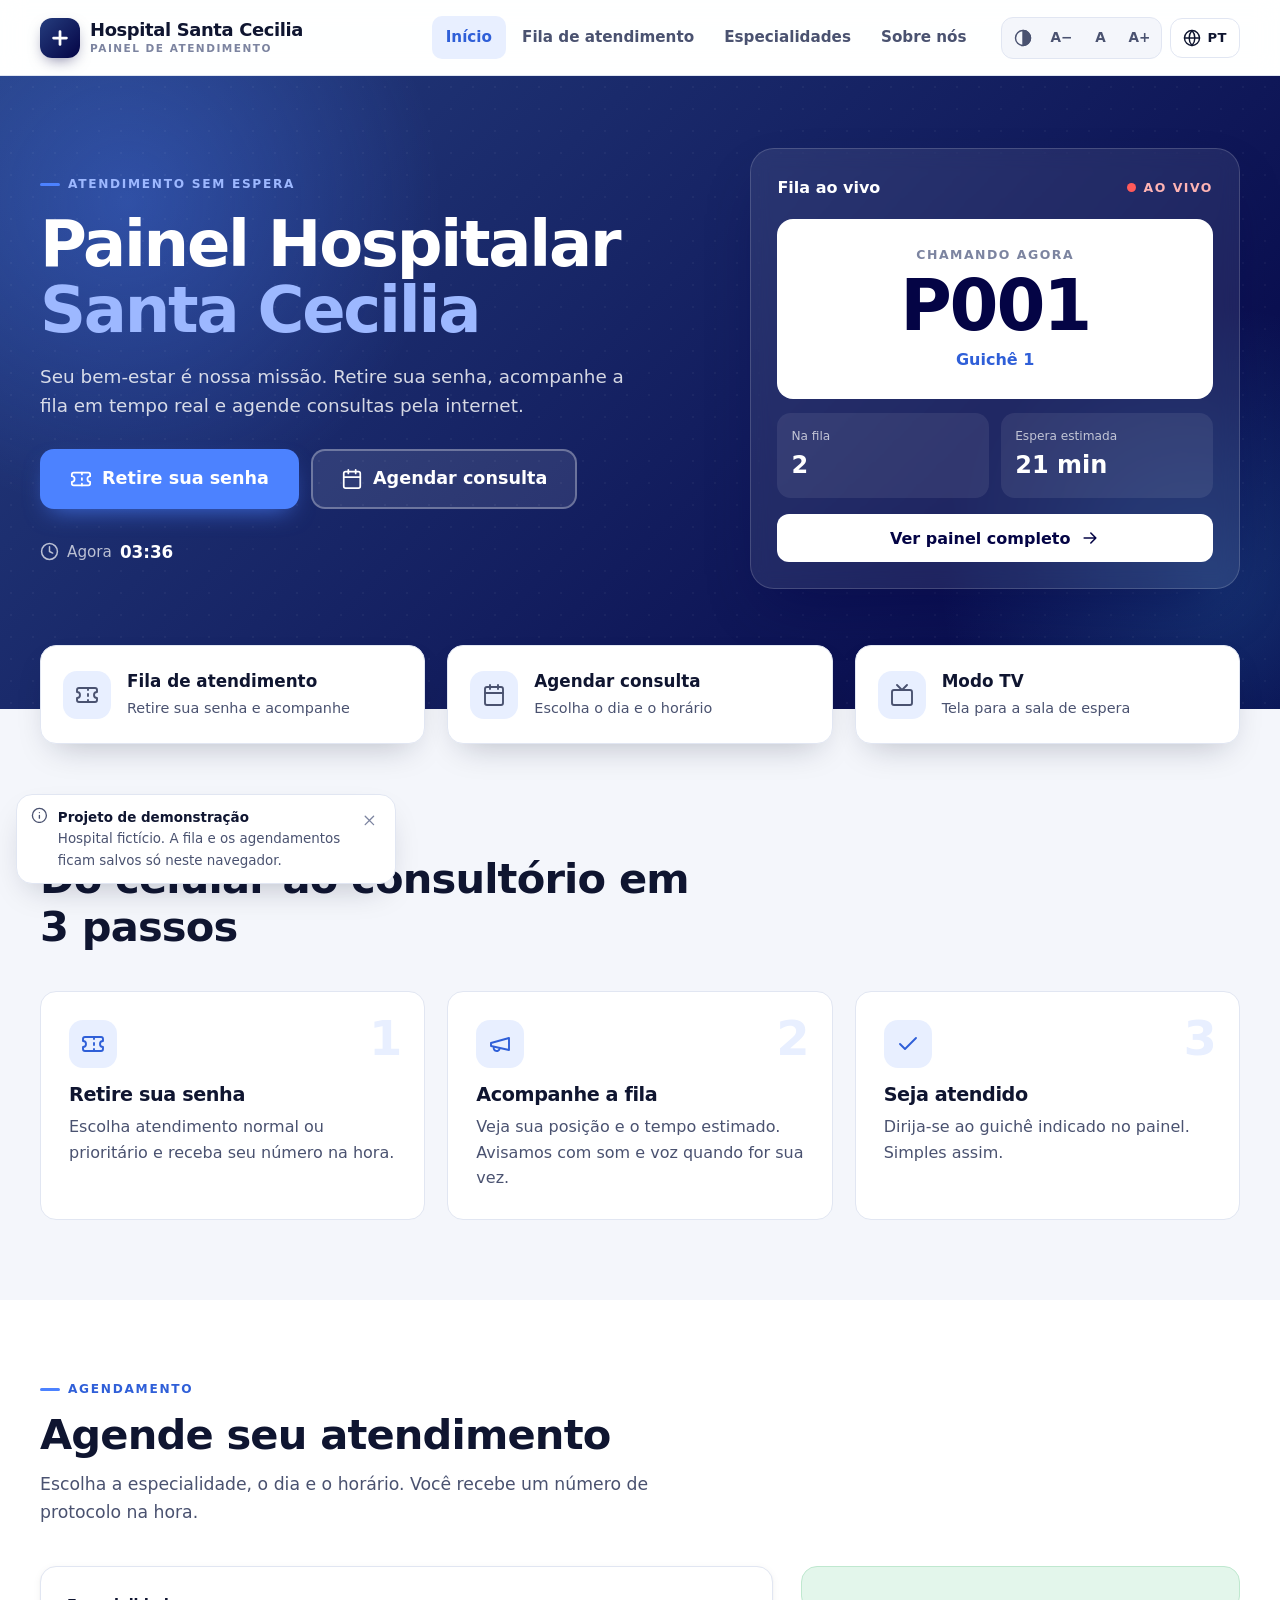
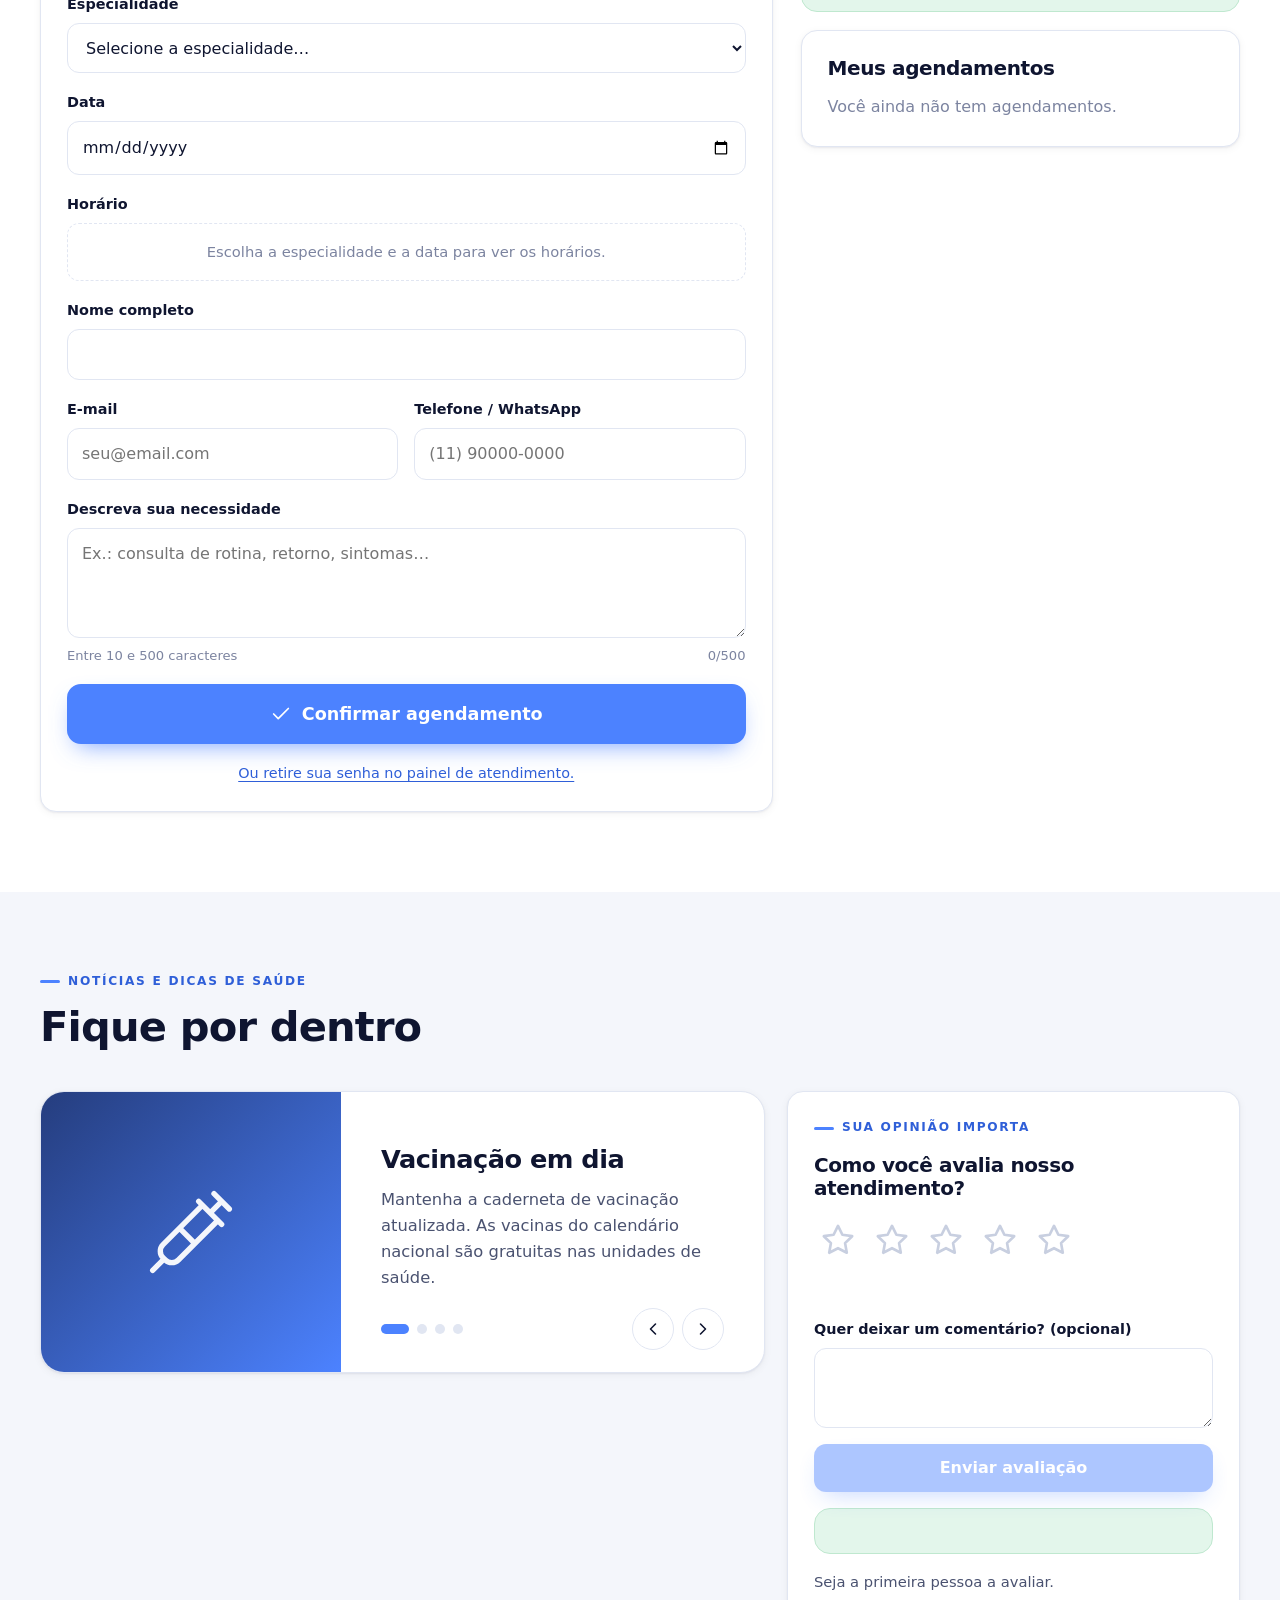
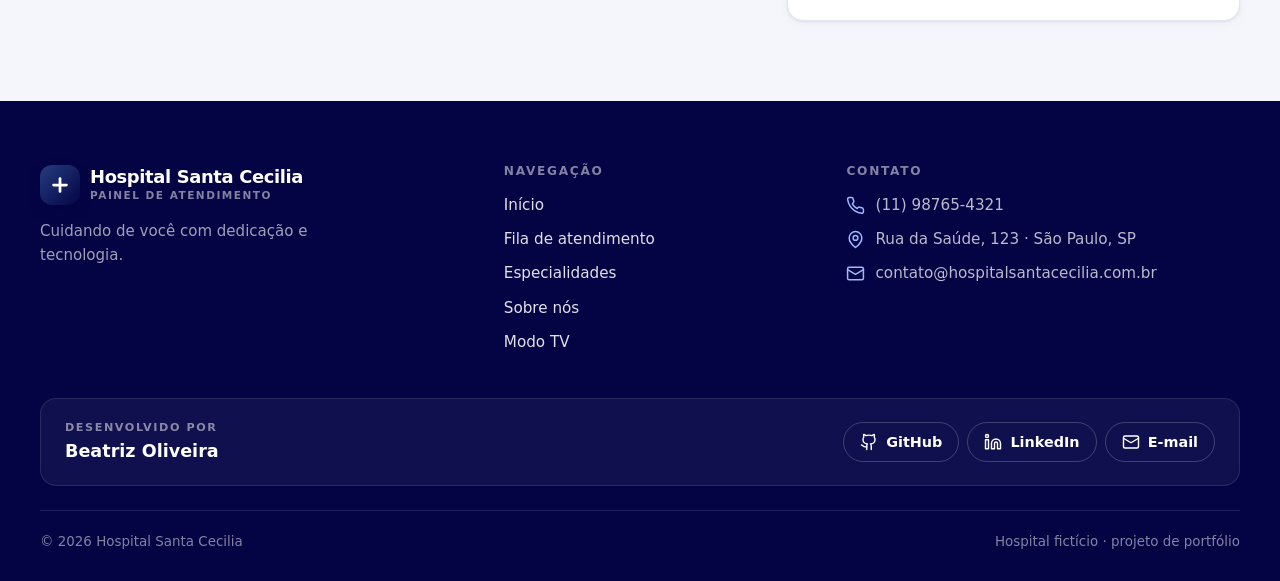
==== index.html @ bac96b5e "Reformula o painel de atendimento - Reorganiza o projeto em páginas (início, fila, modo TV, especial" ====
<!DOCTYPE html>
<html lang="pt-BR" data-titulo="nav.inicio">
<head>
    <meta charset="UTF-8">
    <meta name="viewport" content="width=device-width, initial-scale=1.0">
    <title>Início · Hospital Santa Cecilia</title>
    <meta name="description" content="Painel de atendimento do Hospital Santa Cecilia: retire sua senha, acompanhe a fila em tempo real e agende consultas.">
    <meta name="author" content="Beatriz Oliveira">
    <meta name="theme-color" content="#040445">
    <link rel="icon" href="./favicon.svg" type="image/svg+xml">
    <link rel="stylesheet" href="./css/estilo.css?v=202611261312">
    <script src="./js/textos.js?v=202611261312"></script>
    <script src="./js/i18n.js?v=202611261312"></script>
</head>
<body>
<div id="topo"></div>
<script src="./js/layout.js?v=202611261312"></script>

<main id="conteudo">
    <!-- Abertura -->
    <section class="hero">
        <div class="container">
            <div>
                <span class="sobretitulo" data-i18n="hero.sobre"></span>
                <h1 data-i18n-html="hero.titulo"></h1>
                <p class="hero-texto" data-i18n="hero.texto"></p>
                <div class="hero-acoes">
                    <a class="botao botao-primario botao-grande" href="./fila.html"><span data-icone="ticket"></span><span data-i18n="hero.senha"></span></a>
                    <a class="botao botao-vidro botao-grande" href="#agendar"><span data-icone="calendario"></span><span data-i18n="hero.agendar"></span></a>
                </div>
                <p class="relogio"><span data-icone="relogio"></span><span data-i18n="hero.agora"></span> <strong id="relogio"></strong></p>
            </div>

            <aside class="ao-vivo" aria-live="polite">
                <div class="ao-vivo-topo">
                    <strong style="color:#fff" data-i18n="vivo.titulo"></strong>
                    <span class="ponto-vivo" data-i18n="vivo.ao"></span>
                </div>
                <div class="ao-vivo-senha" id="vivoSenha"></div>
                <div class="ao-vivo-dados">
                    <div><small data-i18n="vivo.nafila"></small><strong id="vivoFila">0</strong></div>
                    <div><small data-i18n="vivo.espera"></small><strong><span id="vivoTempo">0</span> min</strong></div>
                </div>
                <a class="botao botao-claro botao-bloco" href="./fila.html"><span data-i18n="vivo.abrir"></span><span data-icone="seta"></span></a>
            </aside>
        </div>
    </section>

    <!-- Atalhos -->
    <div class="container atalhos">
        <div class="grade grade-3">
            <a class="atalho" href="./fila.html"><span class="icone-redondo"><span data-icone="ticket"></span></span><div><strong data-i18n="atalho.fila"></strong><span data-i18n="atalho.fila.t"></span></div></a>
            <a class="atalho" href="#agendar"><span class="icone-redondo"><span data-icone="calendario"></span></span><div><strong data-i18n="atalho.agendar"></strong><span data-i18n="atalho.agendar.t"></span></div></a>
            <a class="atalho" href="./tv.html" target="_blank" rel="noopener"><span class="icone-redondo"><span data-icone="tv"></span></span><div><strong data-i18n="atalho.tv"></strong><span data-i18n="atalho.tv.t"></span></div></a>
        </div>
    </div>

    <!-- Como funciona -->
    <section class="secao">
        <div class="container">
            <div class="cabecalho-secao">
                <span class="sobretitulo" data-i18n="como.sobre"></span>
                <h2 data-i18n="como.titulo"></h2>
            </div>
            <div class="passos">
                <div class="passo revelar"><span class="icone-redondo"><span data-icone="ticket"></span></span><h3 data-i18n="como.1"></h3><p data-i18n="como.1.t"></p></div>
                <div class="passo revelar"><span class="icone-redondo"><span data-icone="megafone"></span></span><h3 data-i18n="como.2"></h3><p data-i18n="como.2.t"></p></div>
                <div class="passo revelar"><span class="icone-redondo"><span data-icone="check"></span></span><h3 data-i18n="como.3"></h3><p data-i18n="como.3.t"></p></div>
            </div>
        </div>
    </section>

    <!-- Agendamento -->
    <section class="secao secao-papel" id="agendar">
        <div class="container">
            <div class="cabecalho-secao">
                <span class="sobretitulo" data-i18n="ag.sobre"></span>
                <h2 data-i18n="ag.titulo"></h2>
                <p data-i18n="ag.texto"></p>
            </div>
            <div class="agendamento">
                <form id="formAgendamento" class="cartao" novalidate>
                    <div class="campo">
                        <label for="especialidade" data-i18n="ag.especialidade"></label>
                        <select id="especialidade" name="especialidade" required></select>
                        <span class="erro" id="erro-especialidade"></span>
                    </div>
                    <div class="campo">
                        <label for="data" data-i18n="ag.data"></label>
                        <input id="data" name="data" type="date" required>
                        <span class="erro" id="erro-data"></span>
                    </div>
                    <div class="campo">
                        <span class="rotulo" id="rotuloHorario" data-i18n="ag.horario"></span>
                        <div id="horarios" role="group" aria-labelledby="rotuloHorario"></div>
                        <span class="erro" id="erro-horario"></span>
                    </div>
                    <div class="campo">
                        <label for="nome" data-i18n="ag.nome"></label>
                        <input id="nome" name="nome" type="text" autocomplete="name" required>
                        <span class="erro" id="erro-nome"></span>
                    </div>
                    <div class="duas-colunas">
                        <div class="campo">
                            <label for="email" data-i18n="ag.email"></label>
                            <input id="email" name="email" type="email" autocomplete="email" required data-i18n-ph="ag.ph.email">
                            <span class="erro" id="erro-email"></span>
                        </div>
                        <div class="campo">
                            <label for="telefone" data-i18n="ag.telefone"></label>
                            <input id="telefone" name="telefone" type="tel" autocomplete="tel" inputmode="numeric" required data-i18n-ph="ag.ph.telefone">
                            <span class="erro" id="erro-telefone"></span>
                        </div>
                    </div>
                    <div class="campo">
                        <label for="mensagem" data-i18n="ag.mensagem"></label>
                        <textarea id="mensagem" name="mensagem" maxlength="500" required data-i18n-ph="ag.ph.mensagem"></textarea>
                        <span class="ajuda"><span data-i18n="ag.mensagem.ajuda"></span><span id="contador">0/500</span></span>
                        <span class="erro" id="erro-mensagem"></span>
                    </div>
                    <button type="submit" class="botao botao-primario botao-grande botao-bloco"><span data-icone="check"></span><span data-i18n="ag.enviar"></span></button>
                    <p style="text-align:center;font-size:.9rem"><a href="./fila.html" data-i18n="ag.ou"></a></p>
                </form>

                <aside class="grade" style="gap:18px">
                    <div class="confirmacao" id="confirmacao" hidden aria-live="polite"></div>
                    <div class="cartao">
                        <h3 style="margin-bottom:14px" data-i18n="ag.meus"></h3>
                        <ul class="meus-agendamentos" id="meusAgendamentos"></ul>
                    </div>
                </aside>
            </div>
        </div>
    </section>

    <!-- Notícias e avaliação -->
    <section class="secao">
        <div class="container">
            <div class="cabecalho-secao">
                <span class="sobretitulo" data-i18n="not.sobre"></span>
                <h2 data-i18n="not.titulo"></h2>
            </div>
            <div class="grade" style="grid-template-columns: 1.6fr 1fr; align-items: start" id="gradeNoticias">
                <div class="carrossel" id="carrossel" aria-roledescription="carousel">
                    <div class="carrossel-trilho" id="trilho"></div>
                    <div class="carrossel-controles">
                        <div class="pontos" id="pontos"></div>
                        <div class="setas">
                            <button type="button" id="anterior" data-i18n-aria="not.anterior"><span data-icone="anterior"></span></button>
                            <button type="button" id="proxima" data-i18n-aria="not.proxima"><span data-icone="proxima"></span></button>
                        </div>
                    </div>
                </div>

                <div class="cartao avaliacao" id="avaliacao">
                    <span class="sobretitulo" data-i18n="av.sobre"></span>
                    <h3 data-i18n="av.titulo"></h3>
                    <div class="estrelas" id="estrelas" role="radiogroup" data-i18n-aria="av.titulo"></div>
                    <p class="rotulo-nota" id="rotuloNota"></p>
                    <div class="campo">
                        <label for="comentario" data-i18n="av.comentario"></label>
                        <textarea id="comentario" maxlength="300" style="min-height:80px"></textarea>
                    </div>
                    <button type="button" class="botao botao-primario" id="enviarAvaliacao" disabled data-i18n="av.enviar"></button>
                    <p class="confirmacao" id="obrigado" hidden></p>
                    <div class="media-avaliacoes" id="media"></div>
                </div>
            </div>
        </div>
    </section>
</main>

<div id="rodape"></div>
<script src="./js/fila.js?v=202611261312"></script>
<script src="./js/dados.js?v=202611261312"></script>
<script src="./js/inicio.js?v=202611261312"></script>
</body>
</html>
---- css/estilo.css ----
/* ==========================================================================
   Hospital Santa Cecilia — painel de atendimento
   Identidade original: degradê marinho (#253d7e → #040445) e azul de destaque (#4c82ff)
   ========================================================================== */

:root {
    --marinho: #040445;
    --marinho-2: #253d7e;
    --azul: #4c82ff;
    --azul-escuro: #2f5fd8;
    --azul-claro: #e8efff;
    --ciano: #4bbefc;
    --petroleo: #2274a3;
    --tinta: #0f1530;
    --tinta-2: #4a5270;
    --tinta-3: #7c84a0;
    --fundo: #f4f6fb;
    --papel: #ffffff;
    --linha: #e1e6f2;
    --verde: #12a150;
    --verde-claro: #e3f6eb;
    --ambar: #e8a317;
    --ambar-claro: #fff4dc;
    --vermelho: #d93a3a;

    --fonte: ui-sans-serif, system-ui, -apple-system, "Segoe UI", Roboto, "Helvetica Neue", Arial, sans-serif;
    --raio-p: 10px;
    --raio: 16px;
    --raio-g: 24px;
    --sombra-1: 0 1px 2px rgba(15, 21, 48, .06), 0 2px 8px rgba(15, 21, 48, .05);
    --sombra-2: 0 14px 34px -14px rgba(15, 21, 48, .28);
    --sombra-3: 0 26px 60px -20px rgba(4, 4, 69, .45);
    --largura: 1200px;
    --topo: 76px;
    --degrade: linear-gradient(135deg, var(--marinho-2) 0%, var(--marinho) 100%);
}

/* Tamanho da fonte escolhido nos controles de acessibilidade */
html[data-fonte="-1"] { font-size: 90%; }
html[data-fonte="1"] { font-size: 112.5%; }
html[data-fonte="2"] { font-size: 125%; }
html[data-fonte="3"] { font-size: 137.5%; }

/* ---------- Base ---------- */
*, *::before, *::after { box-sizing: border-box; margin: 0; padding: 0; }
html { scroll-behavior: smooth; scroll-padding-top: calc(var(--topo) + 16px); -webkit-tap-highlight-color: transparent; }
body { font-family: var(--fonte); line-height: 1.6; color: var(--tinta); background: var(--fundo); -webkit-font-smoothing: antialiased; }
img, svg { display: block; max-width: 100%; }
a { color: var(--azul-escuro); text-underline-offset: 3px; }
button, input, select, textarea { font: inherit; color: inherit; }
button { cursor: pointer; background: none; border: 0; }
ul, ol { list-style: none; }
h1, h2, h3, h4 { line-height: 1.15; letter-spacing: -0.02em; font-weight: 800; color: var(--tinta); }
p { color: var(--tinta-2); }
:focus-visible { outline: 3px solid var(--azul); outline-offset: 3px; border-radius: 6px; }
.visualmente-oculto { position: absolute !important; width: 1px; height: 1px; overflow: hidden; clip: rect(0 0 0 0); white-space: nowrap; }
.icone { width: 1.25em; height: 1.25em; flex: none; fill: none; stroke: currentColor; stroke-width: 1.9; stroke-linecap: round; stroke-linejoin: round; }

/* ---------- Layout ---------- */
.container { width: min(var(--largura), 100% - 48px); margin-inline: auto; }
.secao { padding: 80px 0; }
.secao-papel { background: var(--papel); }
.secao-escura { background: var(--degrade); color: #fff; }
.secao-escura h2, .secao-escura h3 { color: #fff; }
.secao-escura p { color: rgba(255, 255, 255, .78); }
.sobretitulo { display: inline-flex; align-items: center; gap: 8px; font-size: .76rem; font-weight: 800; letter-spacing: .14em; text-transform: uppercase; color: var(--azul-escuro); }
.sobretitulo::before { content: ""; width: 20px; height: 3px; border-radius: 3px; background: var(--azul); }
.secao-escura .sobretitulo { color: #9db8ff; }
.cabecalho-secao { display: grid; gap: 12px; max-width: 680px; margin-bottom: 40px; }
.cabecalho-secao h2 { font-size: clamp(1.9rem, 3.4vw, 2.6rem); }
.cabecalho-secao p { font-size: 1.08rem; }
.grade { display: grid; gap: 22px; }
.grade-2 { grid-template-columns: repeat(2, 1fr); }
.grade-3 { grid-template-columns: repeat(3, 1fr); }
.grade-4 { grid-template-columns: repeat(4, 1fr); }

/* ---------- Botões ---------- */
.botao {
    display: inline-flex; align-items: center; justify-content: center; gap: 10px;
    min-height: 48px; padding: 0 22px; border-radius: 12px; border: 2px solid transparent;
    font-weight: 700; text-decoration: none; white-space: nowrap;
    transition: background-color .2s ease, color .2s ease, border-color .2s ease, transform .15s ease, box-shadow .2s ease;
}
.botao:active { transform: scale(.98); }
.botao-primario { background: var(--azul); color: #fff; box-shadow: 0 10px 24px -10px rgba(76, 130, 255, .8); }
.botao-primario:hover { background: var(--azul-escuro); color: #fff; }
.botao-escuro { background: var(--tinta); color: #fff; }
.botao-escuro:hover { background: #000; color: #fff; }
.botao-contorno { border-color: var(--linha); background: var(--papel); color: var(--tinta); }
.botao-contorno:hover { border-color: var(--azul); color: var(--azul-escuro); }
.botao-claro { background: #fff; color: var(--marinho); }
.botao-claro:hover { background: var(--azul-claro); color: var(--marinho); }
.botao-vidro { background: rgba(255, 255, 255, .1); border-color: rgba(255, 255, 255, .3); color: #fff; }
.botao-vidro:hover { background: rgba(255, 255, 255, .18); color: #fff; }
.botao-pequeno { min-height: 38px; padding: 0 14px; font-size: .9rem; border-radius: 10px; }
.botao-grande { min-height: 60px; padding: 0 28px; font-size: 1.1rem; border-radius: 14px; }
.botao-bloco { width: 100%; }
.botao[disabled] { opacity: .45; pointer-events: none; }

.etiqueta { display: inline-flex; align-items: center; gap: 6px; padding: 4px 12px; border-radius: 999px; font-size: .78rem; font-weight: 700; background: var(--azul-claro); color: var(--azul-escuro); }
.etiqueta-prioridade { background: var(--tinta); color: #fff; }
.etiqueta-verde { background: var(--verde-claro); color: var(--verde); }

.cartao { background: var(--papel); border: 1px solid var(--linha); border-radius: var(--raio); padding: 26px; box-shadow: var(--sombra-1); }
.cartao h3 { font-size: 1.25rem; }

.icone-redondo { width: 48px; height: 48px; border-radius: 14px; display: grid; place-items: center; background: var(--azul-claro); color: var(--azul-escuro); flex: none; }
.icone-redondo .icone { width: 24px; height: 24px; }

/* ---------- Topo ---------- */
.topo {
    position: sticky; top: 0; z-index: 50; height: var(--topo);
    background: rgba(255, 255, 255, .92); backdrop-filter: saturate(1.4) blur(12px); -webkit-backdrop-filter: saturate(1.4) blur(12px);
    border-bottom: 1px solid var(--linha);
}
.topo .container { height: 100%; display: flex; align-items: center; gap: 20px; }
.marca { display: inline-flex; align-items: center; gap: 10px; text-decoration: none; color: var(--tinta); flex: none; }
.marca-icone { width: 40px; height: 40px; border-radius: 12px; background: var(--degrade); display: grid; place-items: center; color: #fff; box-shadow: 0 6px 16px -6px rgba(4, 4, 69, .6); }
.marca-icone svg { width: 22px; height: 22px; stroke-width: 3; }
.marca-nome { font-weight: 800; font-size: 1.12rem; line-height: 1.05; letter-spacing: -0.02em; }
.marca-nome small { display: block; font-size: .66rem; font-weight: 700; letter-spacing: .14em; text-transform: uppercase; color: var(--tinta-3); margin-top: 3px; }

.menu-principal { display: flex; gap: 2px; margin-left: auto; }
.menu-principal a { padding: 9px 14px; border-radius: 10px; font-weight: 600; font-size: .95rem; color: var(--tinta-2); text-decoration: none; transition: background-color .2s ease, color .2s ease; }
.menu-principal a:hover { background: var(--fundo); color: var(--tinta); }
.menu-principal a[aria-current="page"] { background: var(--azul-claro); color: var(--azul-escuro); }

.ferramentas { display: flex; align-items: center; gap: 8px; }
.acessibilidade { display: inline-flex; align-items: center; gap: 2px; padding: 3px; border-radius: 12px; background: var(--fundo); border: 1px solid var(--linha); }
.acessibilidade button { min-width: 36px; height: 34px; padding: 0 8px; border-radius: 9px; font-weight: 800; font-size: .85rem; color: var(--tinta-2); display: inline-flex; align-items: center; justify-content: center; gap: 6px; }
.acessibilidade button:hover { background: var(--papel); color: var(--tinta); }
.acessibilidade button[aria-pressed="true"] { background: var(--tinta); color: #fff; }
.acessibilidade .icone { width: 18px; height: 18px; }

.botao-menu { display: none; width: 44px; height: 44px; border-radius: 12px; place-items: center; color: var(--tinta); }
.botao-menu:hover { background: var(--fundo); }

.gaveta { position: fixed; inset: var(--topo) 0 auto; z-index: 49; max-height: calc(100vh - var(--topo)); overflow-y: auto; background: var(--papel); border-bottom: 1px solid var(--linha); box-shadow: var(--sombra-2); padding: 14px 20px 22px; display: none; }
.gaveta.aberta { display: block; animation: descer .2s ease; }
.gaveta nav { display: grid; gap: 2px; }
.gaveta nav a { padding: 13px 10px; border-radius: 10px; font-weight: 700; color: var(--tinta); text-decoration: none; border-bottom: 1px solid var(--fundo); }
.gaveta nav a[aria-current="page"] { color: var(--azul-escuro); background: var(--azul-claro); }
.gaveta-ferramentas { display: grid; gap: 14px; margin-top: 16px; }
.gaveta-ferramentas .acessibilidade { justify-content: space-between; width: 100%; }
.gaveta-ferramentas .acessibilidade button { flex: 1; height: 42px; }
@keyframes descer { from { opacity: 0; transform: translateY(-8px); } to { opacity: 1; transform: none; } }

/* ---------- Globo de idiomas ---------- */
.globo { position: relative; }
.globo-botao { display: inline-flex; align-items: center; gap: 6px; height: 40px; padding: 0 12px; border-radius: 12px; border: 1px solid var(--linha); background: var(--papel); font-weight: 800; font-size: .82rem; letter-spacing: .04em; color: var(--tinta); }
.globo-botao:hover { border-color: var(--azul); }
.globo-botao .icone { width: 18px; height: 18px; transition: transform .5s ease; }
.globo-botao[aria-expanded="true"] .icone { transform: rotate(180deg); }
.globo-lista { position: absolute; top: calc(100% + 8px); right: 0; z-index: 80; width: 230px; max-height: min(420px, 70vh); overflow: auto; padding: 6px; background: var(--papel); border: 1px solid var(--linha); border-radius: var(--raio); box-shadow: var(--sombra-3); }
.globo-lista[hidden] { display: none; }
.globo-lista li { display: flex; justify-content: space-between; align-items: center; gap: 8px; padding: 9px 12px; border-radius: 10px; cursor: pointer; font-size: .93rem; outline: none; }
.globo-lista li small { font-size: .66rem; font-weight: 800; letter-spacing: .06em; text-transform: uppercase; color: var(--tinta-3); }
.globo-lista li:hover, .globo-lista li:focus { background: var(--azul-claro); }
.globo-lista li[aria-selected="true"] { background: var(--azul); color: #fff; font-weight: 700; }
.globo-lista li[aria-selected="true"] small { color: rgba(255, 255, 255, .8); }
.gaveta .globo { width: 100%; }
.gaveta .globo-botao { width: 100%; justify-content: center; height: 46px; }
.gaveta .globo-lista { position: static; width: 100%; max-height: none; margin-top: 10px; display: grid; grid-template-columns: 1fr 1fr; gap: 4px; box-shadow: none; }
.gaveta .globo-lista[hidden] { display: none; }

/* Tradutor do Google: esconde a barra que ele adiciona */
.goog-te-banner-frame, .skiptranslate > iframe, #goog-gt-tt, .goog-te-balloon-frame, .VIpgJd-ZVi9od-ORHb-OEVmcd { display: none !important; }
body { top: 0 !important; }
font { background: none !important; box-shadow: none !important; }
.aviso-traducao { position: fixed; left: 50%; bottom: 20px; transform: translateX(-50%); z-index: 45; display: flex; flex-wrap: wrap; align-items: center; gap: 12px; max-width: min(560px, calc(100% - 32px)); padding: 14px 16px; border-radius: var(--raio); background: var(--tinta); color: #fff; font-size: .9rem; box-shadow: var(--sombra-3); }
.aviso-traducao button { height: 36px; padding: 0 14px; border-radius: 999px; background: var(--azul); color: #fff; font-weight: 700; }

/* ---------- Rodapé ---------- */
.rodape { background: var(--marinho); color: rgba(255, 255, 255, .72); padding: 64px 0 28px; }
.rodape .marca { color: #fff; }
.rodape .marca-nome small { color: rgba(255, 255, 255, .5); }
.rodape-grade { display: grid; grid-template-columns: 1.4fr 1fr 1.3fr; gap: 40px; }
.rodape p { color: rgba(255, 255, 255, .62); font-size: .94rem; margin-top: 14px; max-width: 36ch; }
.rodape h3 { font-size: .76rem; font-weight: 800; letter-spacing: .14em; text-transform: uppercase; color: rgba(255, 255, 255, .5); margin-bottom: 14px; }
.rodape ul { display: grid; gap: 10px; }
.rodape a { color: rgba(255, 255, 255, .88); text-decoration: none; font-size: .95rem; }
.rodape a:hover { color: #9db8ff; }
.rodape li { display: flex; gap: 10px; align-items: flex-start; font-size: .95rem; }
.rodape li .icone { margin-top: 3px; color: #9db8ff; }
.desenvolvedora { margin-top: 44px; padding: 20px 24px; border-radius: var(--raio); display: flex; flex-wrap: wrap; justify-content: space-between; align-items: center; gap: 14px; background: rgba(255, 255, 255, .05); border: 1px solid rgba(255, 255, 255, .1); }
.desenvolvedora small { display: block; font-size: .7rem; font-weight: 800; letter-spacing: .14em; text-transform: uppercase; color: rgba(255, 255, 255, .5); }
.desenvolvedora strong { color: #fff; font-size: 1.1rem; }
.desenvolvedora-links { display: flex; flex-wrap: wrap; gap: 8px; }
.desenvolvedora-links a { display: inline-flex; align-items: center; gap: 8px; height: 40px; padding: 0 16px; border-radius: 999px; border: 1px solid rgba(255, 255, 255, .2); color: #fff; font-weight: 700; font-size: .9rem; }
.desenvolvedora-links a:hover { background: var(--azul); border-color: var(--azul); color: #fff; }
.desenvolvedora-links .icone { width: 18px; height: 18px; }
.rodape-base { margin-top: 24px; padding-top: 20px; border-top: 1px solid rgba(255, 255, 255, .1); display: flex; flex-wrap: wrap; justify-content: space-between; gap: 10px; font-size: .84rem; color: rgba(255, 255, 255, .5); }

/* ---------- Início: abertura ---------- */
.hero { position: relative; overflow: hidden; background: var(--degrade); color: #fff; padding: 72px 0 120px; }
.hero::before { content: ""; position: absolute; inset: 0; pointer-events: none; background: radial-gradient(520px circle at 10% 20%, rgba(76, 130, 255, .35), transparent 60%), radial-gradient(460px circle at 95% 80%, rgba(75, 190, 252, .22), transparent 60%); }
.hero::after { content: ""; position: absolute; inset: 0; pointer-events: none; opacity: .5; background-image: radial-gradient(rgba(255, 255, 255, .08) 1px, transparent 1px); background-size: 22px 22px; }
.hero .container { position: relative; z-index: 1; display: grid; grid-template-columns: 1.15fr .85fr; gap: 48px; align-items: center; }
.hero h1 { color: #fff; font-size: clamp(2.4rem, 5.2vw, 4rem); line-height: 1.04; letter-spacing: -0.035em; margin: 16px 0 18px; }
.hero h1 span { color: #9db8ff; }
.hero .sobretitulo { color: #9db8ff; }
.hero-texto { font-size: 1.15rem; color: rgba(255, 255, 255, .82); max-width: 52ch; }
.hero-acoes { display: flex; flex-wrap: wrap; gap: 12px; margin-top: 28px; }
.relogio { display: inline-flex; align-items: center; gap: 8px; margin-top: 30px; font-variant-numeric: tabular-nums; color: rgba(255, 255, 255, .7); font-size: .95rem; }
.relogio strong { color: #fff; font-size: 1.05rem; }

/* Cartão "ao vivo" com a fila */
.ao-vivo { position: relative; border-radius: var(--raio-g); padding: 26px; background: rgba(255, 255, 255, .08); border: 1px solid rgba(255, 255, 255, .16); backdrop-filter: blur(10px); -webkit-backdrop-filter: blur(10px); box-shadow: var(--sombra-3); }
.ao-vivo-topo { display: flex; justify-content: space-between; align-items: center; margin-bottom: 18px; }
.ponto-vivo { display: inline-flex; align-items: center; gap: 8px; font-size: .78rem; font-weight: 800; letter-spacing: .12em; text-transform: uppercase; color: #ffb4b4; }
.ponto-vivo::before { content: ""; width: 9px; height: 9px; border-radius: 50%; background: #ff5a5a; box-shadow: 0 0 0 0 rgba(255, 90, 90, .6); animation: vivo 1.6s infinite; }
@keyframes vivo { 70% { box-shadow: 0 0 0 10px rgba(255, 90, 90, 0); } 100% { box-shadow: 0 0 0 0 rgba(255, 90, 90, 0); } }
.ao-vivo-senha { display: grid; place-items: center; gap: 6px; padding: 26px 16px; border-radius: var(--raio); background: #fff; color: var(--marinho); text-align: center; }
.ao-vivo-senha small { font-size: .78rem; font-weight: 800; letter-spacing: .12em; text-transform: uppercase; color: var(--tinta-3); }
.ao-vivo-senha strong { font-size: clamp(3rem, 7vw, 4.4rem); line-height: 1; letter-spacing: -0.03em; font-variant-numeric: tabular-nums; }
.ao-vivo-senha span { font-weight: 700; color: var(--azul-escuro); }
.ao-vivo-dados { display: grid; grid-template-columns: 1fr 1fr; gap: 12px; margin-top: 14px; }
.ao-vivo-dados div { padding: 14px; border-radius: 14px; background: rgba(255, 255, 255, .08); }
.ao-vivo-dados small { display: block; font-size: .76rem; color: rgba(255, 255, 255, .7); }
.ao-vivo-dados strong { font-size: 1.5rem; color: #fff; font-variant-numeric: tabular-nums; }
.ao-vivo .botao { margin-top: 16px; }
.troca { animation: troca .5s ease; }
@keyframes troca { 0% { transform: scale(.92); opacity: .3; } 100% { transform: none; opacity: 1; } }

/* Atalhos logo abaixo da abertura */
.atalhos { position: relative; z-index: 2; margin-top: -64px; }
.atalho { display: flex; gap: 16px; align-items: center; padding: 22px; border-radius: var(--raio); background: var(--papel); border: 1px solid var(--linha); box-shadow: var(--sombra-2); text-decoration: none; color: inherit; transition: transform .2s ease, border-color .2s ease; }
.atalho:hover { transform: translateY(-3px); border-color: var(--azul); color: inherit; }
.atalho strong { display: block; font-size: 1.05rem; color: var(--tinta); }
.atalho span { font-size: .9rem; color: var(--tinta-2); }

/* Como funciona */
.passos { display: grid; grid-template-columns: repeat(3, 1fr); gap: 22px; counter-reset: passo; }
.passo { position: relative; padding: 28px; border-radius: var(--raio); background: var(--papel); border: 1px solid var(--linha); counter-increment: passo; }
.passo::before { content: counter(passo); position: absolute; top: 22px; right: 22px; font-size: 3rem; font-weight: 900; line-height: 1; color: var(--azul-claro); }
.passo h3 { margin: 16px 0 8px; font-size: 1.2rem; }

/* ---------- Formulários ---------- */
.campo { display: grid; gap: 7px; }
.campo label, .campo .rotulo { font-size: .9rem; font-weight: 700; color: var(--tinta); }
.campo input, .campo select, .campo textarea { width: 100%; min-height: 50px; padding: 12px 14px; border-radius: 12px; border: 1.5px solid var(--linha); background: var(--papel); transition: border-color .2s ease, box-shadow .2s ease; }
.campo textarea { min-height: 110px; resize: vertical; }
.campo input:focus, .campo select:focus, .campo textarea:focus { outline: none; border-color: var(--azul); box-shadow: 0 0 0 4px var(--azul-claro); }
.campo [aria-invalid="true"] { border-color: var(--vermelho); }
.campo .ajuda { font-size: .82rem; color: var(--tinta-3); display: flex; justify-content: space-between; gap: 10px; }
.campo .erro { font-size: .84rem; color: var(--vermelho); font-weight: 600; }
.campo .erro:empty { display: none; }
.duas-colunas { display: grid; grid-template-columns: 1fr 1fr; gap: 16px; }

.agendamento { display: grid; grid-template-columns: 1.25fr .75fr; gap: 28px; align-items: start; }
.agendamento form { display: grid; gap: 18px; }
.horarios { display: grid; grid-template-columns: repeat(auto-fill, minmax(84px, 1fr)); gap: 8px; }
.horarios button { min-height: 44px; border-radius: 10px; border: 1.5px solid var(--linha); background: var(--papel); font-weight: 700; font-variant-numeric: tabular-nums; transition: all .15s ease; }
.horarios button:hover:not([disabled]) { border-color: var(--azul); color: var(--azul-escuro); }
.horarios button[aria-pressed="true"] { background: var(--azul); border-color: var(--azul); color: #fff; }
.horarios button[disabled] { text-decoration: line-through; color: var(--tinta-3); background: var(--fundo); cursor: not-allowed; }
.horarios-vazio { padding: 16px; border-radius: 12px; border: 1.5px dashed var(--linha); color: var(--tinta-3); font-size: .92rem; text-align: center; }
.confirmacao { display: grid; gap: 12px; padding: 22px; border-radius: var(--raio); background: var(--verde-claro); border: 1px solid #bfe8cf; }
.confirmacao h3 { color: var(--verde); display: flex; gap: 10px; align-items: center; }
.confirmacao code { font-size: 1.2rem; font-weight: 800; color: var(--tinta); }
.meus-agendamentos { display: grid; gap: 10px; }
.meus-agendamentos li { display: flex; justify-content: space-between; align-items: center; gap: 12px; padding: 14px 16px; border-radius: 12px; background: var(--fundo); }
.meus-agendamentos li strong { display: block; }
.meus-agendamentos li small { color: var(--tinta-3); }

/* ---------- Notícias (carrossel) ---------- */
.carrossel { position: relative; overflow: hidden; border-radius: var(--raio-g); background: var(--papel); border: 1px solid var(--linha); box-shadow: var(--sombra-1); }
.carrossel-trilho { display: flex; transition: transform .6s cubic-bezier(.25, .8, .25, 1); }
.slide { flex: 0 0 100%; display: grid; grid-template-columns: 300px 1fr; min-height: 280px; }
.slide-arte { display: grid; place-items: center; color: #fff; }
.slide-arte .icone { width: 92px; height: 92px; stroke-width: 1.4; opacity: .95; }
.slide-texto { padding: 36px 40px 64px; display: grid; gap: 12px; align-content: center; }
.slide-texto h3 { font-size: 1.6rem; }
.slide-texto p { font-size: 1.02rem; }
.carrossel-controles { position: absolute; left: 340px; right: 40px; bottom: 22px; display: flex; justify-content: space-between; align-items: center; }
.pontos { display: flex; gap: 8px; }
.pontos button { width: 10px; height: 10px; border-radius: 999px; background: var(--linha); transition: width .3s ease, background-color .3s ease; }
.pontos button[aria-current="true"] { width: 28px; background: var(--azul); }
.setas { display: flex; gap: 8px; }
.setas button { width: 42px; height: 42px; border-radius: 50%; display: grid; place-items: center; border: 1px solid var(--linha); background: var(--papel); }
.setas button:hover { background: var(--azul); border-color: var(--azul); color: #fff; }

/* ---------- Avaliação ---------- */
.avaliacao { display: grid; gap: 16px; }
.estrelas { display: flex; gap: 6px; }
.estrelas button { width: 48px; height: 48px; border-radius: 12px; display: grid; place-items: center; color: #c8cfe0; transition: transform .15s ease, color .15s ease; }
.estrelas button .icone { width: 34px; height: 34px; }
.estrelas button.acesa { color: var(--ambar); }
.estrelas button.acesa .icone { fill: currentColor; }
.estrelas button:hover { transform: scale(1.12); }
.rotulo-nota { min-height: 1.4em; font-weight: 700; color: var(--tinta); }
.media-avaliacoes { display: flex; gap: 12px; align-items: center; font-size: .92rem; color: var(--tinta-2); }
.media-avaliacoes strong { font-size: 1.8rem; color: var(--tinta); }

/* ---------- Painel da fila ---------- */
.cabecalho-pagina { padding: 48px 0 28px; }
.cabecalho-pagina h1 { font-size: clamp(2rem, 4.4vw, 3rem); }
.cabecalho-pagina p { font-size: 1.08rem; margin-top: 8px; max-width: 64ch; }
.cabecalho-pagina .linha-topo { display: flex; flex-wrap: wrap; justify-content: space-between; align-items: end; gap: 16px; }

.painel { display: grid; grid-template-columns: 1.6fr 1fr; gap: 22px; align-items: start; padding-bottom: 72px; }
.chamando { position: relative; overflow: hidden; padding: 30px; border-radius: var(--raio-g); background: var(--degrade); color: #fff; box-shadow: var(--sombra-3); }
.chamando::after { content: ""; position: absolute; inset: 0; background-image: radial-gradient(rgba(255, 255, 255, .07) 1px, transparent 1px); background-size: 20px 20px; pointer-events: none; }
.chamando > * { position: relative; z-index: 1; }
.chamando-topo { display: flex; justify-content: space-between; align-items: center; gap: 12px; }
.chamando h2 { color: #fff; font-size: 1.3rem; display: flex; align-items: center; gap: 10px; }
.chamando-numero { margin: 22px 0 6px; display: grid; justify-items: center; gap: 8px; padding: 30px 16px; border-radius: var(--raio); background: #fff; color: var(--marinho); text-align: center; }
.chamando-numero strong { font-size: clamp(4rem, 12vw, 7.5rem); line-height: .95; font-weight: 900; letter-spacing: -0.04em; font-variant-numeric: tabular-nums; }
.chamando-numero .guiche { font-size: 1.3rem; font-weight: 800; color: var(--azul-escuro); }
.chamando-aviso { text-align: center; font-weight: 700; font-size: 1.1rem; color: #fff; }
.chamando-vazio { margin-top: 22px; padding: 40px 16px; border: 2px dashed rgba(255, 255, 255, .35); border-radius: var(--raio); text-align: center; font-size: 1.1rem; color: rgba(255, 255, 255, .8); }
.chamando.pulsando .chamando-numero { animation: chamar 1s ease 3; }
@keyframes chamar { 0%, 100% { transform: none; box-shadow: 0 0 0 0 rgba(76, 130, 255, 0); } 50% { transform: scale(1.03); box-shadow: 0 0 0 14px rgba(76, 130, 255, .35); } }

.controles-atendente { display: flex; flex-wrap: wrap; gap: 10px; margin-top: 22px; }
.interruptor { display: inline-flex; align-items: center; gap: 10px; font-weight: 600; font-size: .92rem; cursor: pointer; }
.interruptor input { appearance: none; -webkit-appearance: none; width: 44px; height: 26px; border-radius: 999px; background: rgba(255, 255, 255, .25); position: relative; cursor: pointer; transition: background-color .2s ease; }
.interruptor input::after { content: ""; position: absolute; top: 3px; left: 3px; width: 20px; height: 20px; border-radius: 50%; background: #fff; transition: transform .2s ease; }
.interruptor input:checked { background: var(--azul); }
.interruptor input:checked::after { transform: translateX(18px); }
.interruptor.escuro input { background: var(--linha); }
.interruptor.escuro input:checked { background: var(--azul); }
.contagem-auto { font-size: .85rem; color: rgba(255, 255, 255, .7); font-variant-numeric: tabular-nums; }

.lista-espera { display: grid; gap: 10px; }
.senha-item { display: grid; grid-template-columns: auto 1fr auto; gap: 14px; align-items: center; padding: 14px 16px; border-radius: 14px; background: var(--papel); border: 1px solid var(--linha); border-left: 5px solid var(--ciano); animation: entrar .35s ease; }
.senha-item.prioridade { background: #11152c; color: #fff; border-color: #11152c; border-left-color: var(--petroleo); }
.senha-item.prioridade p, .senha-item.prioridade small { color: rgba(255, 255, 255, .7); }
.senha-item.minha { outline: 3px solid var(--azul); outline-offset: 2px; }
.senha-posicao { width: 38px; height: 38px; border-radius: 10px; display: grid; place-items: center; font-weight: 900; background: var(--azul-claro); color: var(--azul-escuro); }
.senha-item.prioridade .senha-posicao { background: rgba(255, 255, 255, .12); color: #fff; }
.senha-item strong { font-size: 1.2rem; font-variant-numeric: tabular-nums; }
.senha-item p { font-size: .85rem; }
.senha-item small { font-size: .8rem; color: var(--tinta-3); text-align: right; font-variant-numeric: tabular-nums; }
@keyframes entrar { from { opacity: 0; transform: translateY(6px); } to { opacity: 1; transform: none; } }
.vazio { padding: 22px; border-radius: 14px; border: 1.5px dashed var(--linha); color: var(--tinta-3); text-align: center; }

.coluna-lateral { display: grid; gap: 22px; }
.retirar { display: grid; gap: 12px; }
.retirar .botao { justify-content: flex-start; text-align: left; white-space: normal; min-height: 66px; }
.retirar .botao small { display: block; font-weight: 500; font-size: .82rem; opacity: .8; }
.indicadores { display: grid; grid-template-columns: 1fr 1fr; gap: 12px; }
.indicador { padding: 18px; border-radius: 14px; background: var(--fundo); }
.indicador small { display: block; font-size: .8rem; font-weight: 700; color: var(--tinta-3); }
.indicador strong { font-size: 2rem; font-weight: 900; font-variant-numeric: tabular-nums; }
.indicador.destaque { background: var(--azul); color: #fff; }
.indicador.destaque small { color: rgba(255, 255, 255, .8); }
.historico li { display: flex; justify-content: space-between; padding: 10px 0; border-bottom: 1px solid var(--linha); font-variant-numeric: tabular-nums; }
.historico li:last-child { border-bottom: 0; }
.historico strong { font-weight: 800; }

.minha-senha-faixa { display: flex; flex-wrap: wrap; justify-content: space-between; align-items: center; gap: 12px; padding: 16px 20px; margin-bottom: 22px; border-radius: var(--raio); background: var(--azul-claro); border: 1px solid #c9d8ff; }
.minha-senha-faixa strong { font-size: 1.1rem; }
.minha-senha-faixa.chamada { background: var(--verde-claro); border-color: #bfe8cf; animation: chamar 1s ease 3; }

/* Comprovante da senha (janela) */
.janela { position: fixed; inset: 0; z-index: 200; display: grid; place-items: center; padding: 20px; background: rgba(4, 4, 30, .6); backdrop-filter: blur(4px); -webkit-backdrop-filter: blur(4px); animation: aparecer .2s ease; }
.janela[hidden] { display: none; }
.janela-caixa { position: relative; width: min(420px, 100%); max-height: calc(100vh - 40px); overflow-y: auto; border-radius: var(--raio-g); background: var(--papel); box-shadow: var(--sombra-3); }
.comprovante { padding: 30px 28px; text-align: center; display: grid; gap: 10px; }
.comprovante .marca { justify-content: center; }
.comprovante-numero { margin: 10px 0; padding: 22px; border-radius: var(--raio); border: 2px dashed var(--linha); }
.comprovante-numero strong { display: block; font-size: 4.2rem; line-height: 1; font-weight: 900; letter-spacing: -0.04em; color: var(--marinho); font-variant-numeric: tabular-nums; }
.comprovante dl { display: grid; grid-template-columns: 1fr 1fr; gap: 10px; text-align: left; }
.comprovante dt { font-size: .78rem; color: var(--tinta-3); font-weight: 700; }
.comprovante dd { font-weight: 800; }
.janela-acoes { display: grid; grid-template-columns: 1fr 1fr; gap: 10px; padding: 0 28px 28px; }
.janela-fechar { position: absolute; top: 12px; right: 12px; width: 40px; height: 40px; border-radius: 50%; display: grid; place-items: center; background: var(--fundo); }
@keyframes aparecer { from { opacity: 0; } to { opacity: 1; } }

/* ---------- Modo TV ---------- */
.tv { min-height: 100vh; display: grid; grid-template-rows: auto 1fr auto; background: var(--degrade); color: #fff; }
.tv-topo { display: flex; justify-content: space-between; align-items: center; gap: 20px; padding: 22px 40px; }
.tv-topo .marca { color: #fff; }
.tv-topo .marca-nome small { color: rgba(255, 255, 255, .6); }
.tv-relogio { text-align: right; font-variant-numeric: tabular-nums; }
.tv-relogio strong { display: block; font-size: 2.4rem; line-height: 1; }
.tv-relogio span { color: rgba(255, 255, 255, .7); }
.tv-corpo { display: grid; grid-template-columns: 1.6fr 1fr; gap: 28px; padding: 0 40px 28px; }
.tv-chamada { display: grid; place-items: center; align-content: center; gap: 12px; border-radius: 32px; background: #fff; color: var(--marinho); text-align: center; padding: 30px; }
.tv-chamada small { font-size: clamp(1rem, 2vw, 1.6rem); font-weight: 800; letter-spacing: .14em; text-transform: uppercase; color: var(--tinta-3); }
.tv-chamada strong { font-size: clamp(6rem, 18vw, 15rem); line-height: .9; font-weight: 900; letter-spacing: -0.05em; font-variant-numeric: tabular-nums; }
.tv-chamada .guiche { font-size: clamp(1.6rem, 3.5vw, 3rem); font-weight: 900; color: var(--azul-escuro); }
.tv-chamada.pulsando { animation: chamar 1s ease 3; }
.tv-lateral { display: grid; gap: 18px; align-content: start; }
.tv-lateral h2 { color: #fff; font-size: 1.2rem; text-transform: uppercase; letter-spacing: .12em; }
.tv-ultimas { display: grid; gap: 10px; }
.tv-ultimas li { display: flex; justify-content: space-between; align-items: center; padding: 16px 20px; border-radius: 16px; background: rgba(255, 255, 255, .1); font-size: 1.8rem; font-weight: 800; font-variant-numeric: tabular-nums; }
.tv-ultimas li span { font-size: 1.05rem; font-weight: 700; color: rgba(255, 255, 255, .75); }
.tv-espera { display: flex; gap: 14px; }
.tv-espera div { flex: 1; padding: 16px; border-radius: 16px; background: rgba(255, 255, 255, .1); }
.tv-espera small { color: rgba(255, 255, 255, .7); }
.tv-espera strong { display: block; font-size: 2.2rem; }
.tv-rodape { display: flex; align-items: center; gap: 0; background: rgba(0, 0, 0, .25); overflow: hidden; }
.tv-rodape .rotulo { flex: none; padding: 14px 22px; background: var(--azul); font-weight: 900; text-transform: uppercase; letter-spacing: .1em; }
.tv-letreiro { overflow: hidden; flex: 1; }
.tv-letreiro div { display: inline-flex; gap: 60px; padding-left: 100%; white-space: nowrap; animation: letreiro 40s linear infinite; font-size: 1.1rem; }
@keyframes letreiro { to { transform: translateX(-100%); } }
.tv-ativar { position: fixed; inset: 0; z-index: 10; display: grid; place-items: center; background: rgba(4, 4, 30, .75); }
.tv-ativar[hidden] { display: none; }
.tv-ativar div { display: grid; gap: 14px; justify-items: center; text-align: center; max-width: 440px; padding: 30px; }
.tv-ativar p { color: rgba(255, 255, 255, .8); }

/* ---------- Especialidades ---------- */
.busca-especialidade { position: relative; max-width: 460px; margin-bottom: 28px; }
.busca-especialidade .icone { position: absolute; left: 16px; top: 50%; transform: translateY(-50%); color: var(--tinta-3); }
.busca-especialidade input { width: 100%; height: 52px; padding: 0 16px 0 48px; border-radius: 14px; border: 1.5px solid var(--linha); background: var(--papel); }
.busca-especialidade input:focus { outline: none; border-color: var(--azul); box-shadow: 0 0 0 4px var(--azul-claro); }
.especialidade { display: flex; flex-direction: column; gap: 14px; height: 100%; transition: transform .2s ease, box-shadow .2s ease; }
.especialidade:hover { transform: translateY(-4px); box-shadow: var(--sombra-2); }
.especialidade .botao { margin-top: auto; }

/* ---------- Sobre ---------- */
.numeros { display: grid; grid-template-columns: repeat(4, 1fr); gap: 18px; }
.numero { padding: 24px; border-radius: var(--raio); background: rgba(255, 255, 255, .08); border: 1px solid rgba(255, 255, 255, .14); }
.numero strong { display: block; font-size: 2.6rem; font-weight: 900; color: #fff; font-variant-numeric: tabular-nums; }
.numero span { color: rgba(255, 255, 255, .75); }
.valores { display: flex; flex-wrap: wrap; gap: 10px; }
.valores li { padding: 10px 16px; border-radius: 999px; background: var(--azul-claro); color: var(--azul-escuro); font-weight: 700; }

/* ---------- Página não encontrada ---------- */
.nao-encontrada { min-height: 70vh; display: grid; place-items: center; text-align: center; padding: 60px 20px; }
.nao-encontrada > div { display: grid; gap: 16px; justify-items: center; }
.nao-encontrada strong { font-size: clamp(5rem, 18vw, 9rem); line-height: 1; font-weight: 900; background: var(--degrade); -webkit-background-clip: text; background-clip: text; color: transparent; }

/* ---------- Aviso de demonstração ---------- */
.aviso-demo { position: fixed; left: 16px; bottom: 16px; z-index: 40; max-width: min(380px, calc(100% - 32px)); display: flex; gap: 10px; align-items: flex-start; padding: 12px 12px 12px 14px; border-radius: var(--raio); background: var(--papel); border: 1px solid var(--linha); box-shadow: var(--sombra-2); font-size: .84rem; color: var(--tinta-2); }
.aviso-demo strong { display: block; color: var(--tinta); }
.aviso-demo button { flex: none; width: 28px; height: 28px; border-radius: 8px; display: grid; place-items: center; color: var(--tinta-3); }

/* ==========================================================================
   Alto contraste
   ========================================================================== */
html.alto-contraste {
    --fundo: #000; --papel: #000; --tinta: #fff; --tinta-2: #fff; --tinta-3: #e6e6e6; --linha: #fff;
    --azul: #ffe14d; --azul-escuro: #ffe14d; --azul-claro: #1a1a1a; --degrade: #000; --marinho: #000;
    --sombra-1: none; --sombra-2: none; --sombra-3: none;
}
html.alto-contraste body { background: #000; color: #fff; }
html.alto-contraste a { color: #ffe14d; }
html.alto-contraste .botao-primario, html.alto-contraste .indicador.destaque, html.alto-contraste .horarios button[aria-pressed="true"],
html.alto-contraste .globo-lista li[aria-selected="true"], html.alto-contraste .acessibilidade button[aria-pressed="true"] { background: #ffe14d; color: #000; border-color: #ffe14d; }
html.alto-contraste .topo { background: #000; }
html.alto-contraste .chamando-numero, html.alto-contraste .ao-vivo-senha, html.alto-contraste .tv-chamada { background: #000; color: #ffe14d; border: 3px solid #ffe14d; }
html.alto-contraste .chamando, html.alto-contraste .hero, html.alto-contraste .secao-escura, html.alto-contraste .tv { border-bottom: 2px solid #fff; }
html.alto-contraste .hero::before, html.alto-contraste .hero::after, html.alto-contraste .chamando::after { display: none; }
html.alto-contraste .cartao, html.alto-contraste .senha-item, html.alto-contraste .atalho, html.alto-contraste .passo,
html.alto-contraste .carrossel, html.alto-contraste .janela-caixa { border: 2px solid #fff; }
html.alto-contraste .senha-item.prioridade { background: #000; border-left: 8px solid #ffe14d; }
html.alto-contraste .slide-arte { background: #000 !important; border-right: 2px solid #fff; }
html.alto-contraste .estrelas button.acesa { color: #ffe14d; }
html.alto-contraste .confirmacao { background: #000; border: 2px solid #ffe14d; }
html.alto-contraste .confirmacao h3 { color: #ffe14d; }
html.alto-contraste :focus-visible { outline-color: #ffe14d; }

/* ---------- Animação de entrada ---------- */
.revelar { opacity: 0; transform: translateY(16px); transition: opacity .6s ease, transform .6s ease; }
.revelar.visivel { opacity: 1; transform: none; }

/* ==========================================================================
   Responsivo
   ========================================================================== */
@media (max-width: 1100px) {
    .menu-principal { display: none; }
    .botao-menu { display: grid; }
    .ferramentas { margin-left: auto; }
    .ferramentas .acessibilidade, .ferramentas .globo { display: none; }
}
@media (max-width: 900px) {
    .hero .container, .agendamento, .painel, .tv-corpo { grid-template-columns: 1fr; }
    .grade-3, .grade-4, .passos, .numeros { grid-template-columns: 1fr 1fr; }
    .rodape-grade { grid-template-columns: 1fr 1fr; }
    .slide { grid-template-columns: 1fr; }
    .slide-arte { min-height: 150px; }
    .slide-arte .icone { width: 64px; height: 64px; }
    .slide-texto { padding: 24px 24px 72px; }
    .carrossel-controles { left: 24px; right: 24px; }
    .tv-topo, .tv-corpo { padding-left: 20px; padding-right: 20px; }
}
@media (max-width: 640px) {
    .container { width: min(var(--largura), 100% - 32px); }
    .secao { padding: 60px 0; }
    .grade-2, .grade-3, .grade-4, .passos, .duas-colunas, .rodape-grade { grid-template-columns: 1fr; }
    .numeros { grid-template-columns: 1fr 1fr; }
    .marca-nome small { display: none; }
    .hero { padding: 48px 0 100px; }
    .chamando { padding: 22px; }
    .indicadores { grid-template-columns: 1fr 1fr; }
    .janela-acoes { grid-template-columns: 1fr; }
    .aviso-demo { left: 12px; right: 12px; bottom: 12px; max-width: none; }
}
@media (hover: none) {
    .atalho:hover, .especialidade:hover { transform: none; }
}
@media (prefers-reduced-motion: reduce) {
    *, *::before, *::after { animation-duration: .01ms !important; animation-iteration-count: 1 !important; transition-duration: .01ms !important; scroll-behavior: auto !important; }
    .revelar { opacity: 1; transform: none; }
}

/* ---------- Impressão: só o comprovante da senha ---------- */
@media print {
    body * { visibility: hidden; }
    #comprovante, #comprovante * { visibility: visible; }
    #comprovante { position: fixed; inset: 0; margin: auto; width: 80mm; }
    .janela { background: none; backdrop-filter: none; }
    .janela-acoes, .janela-fechar { display: none !important; }
}
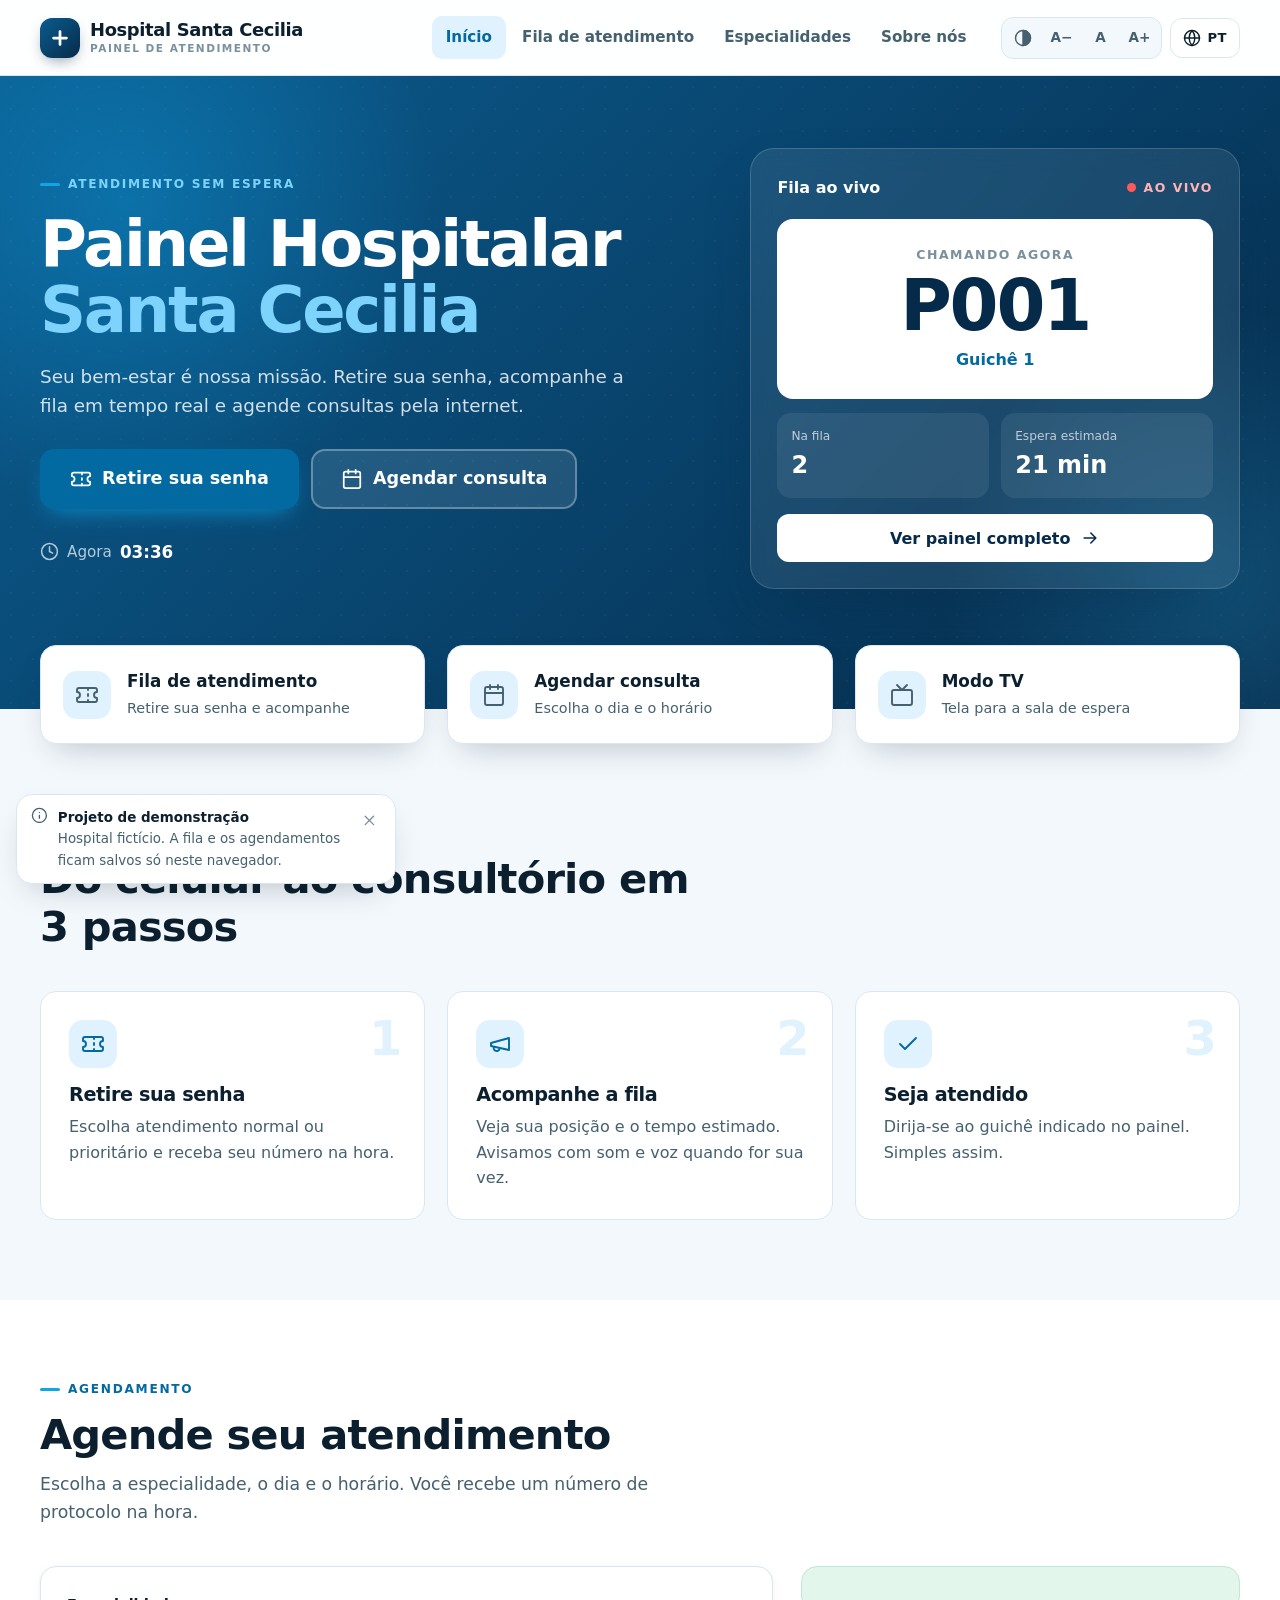
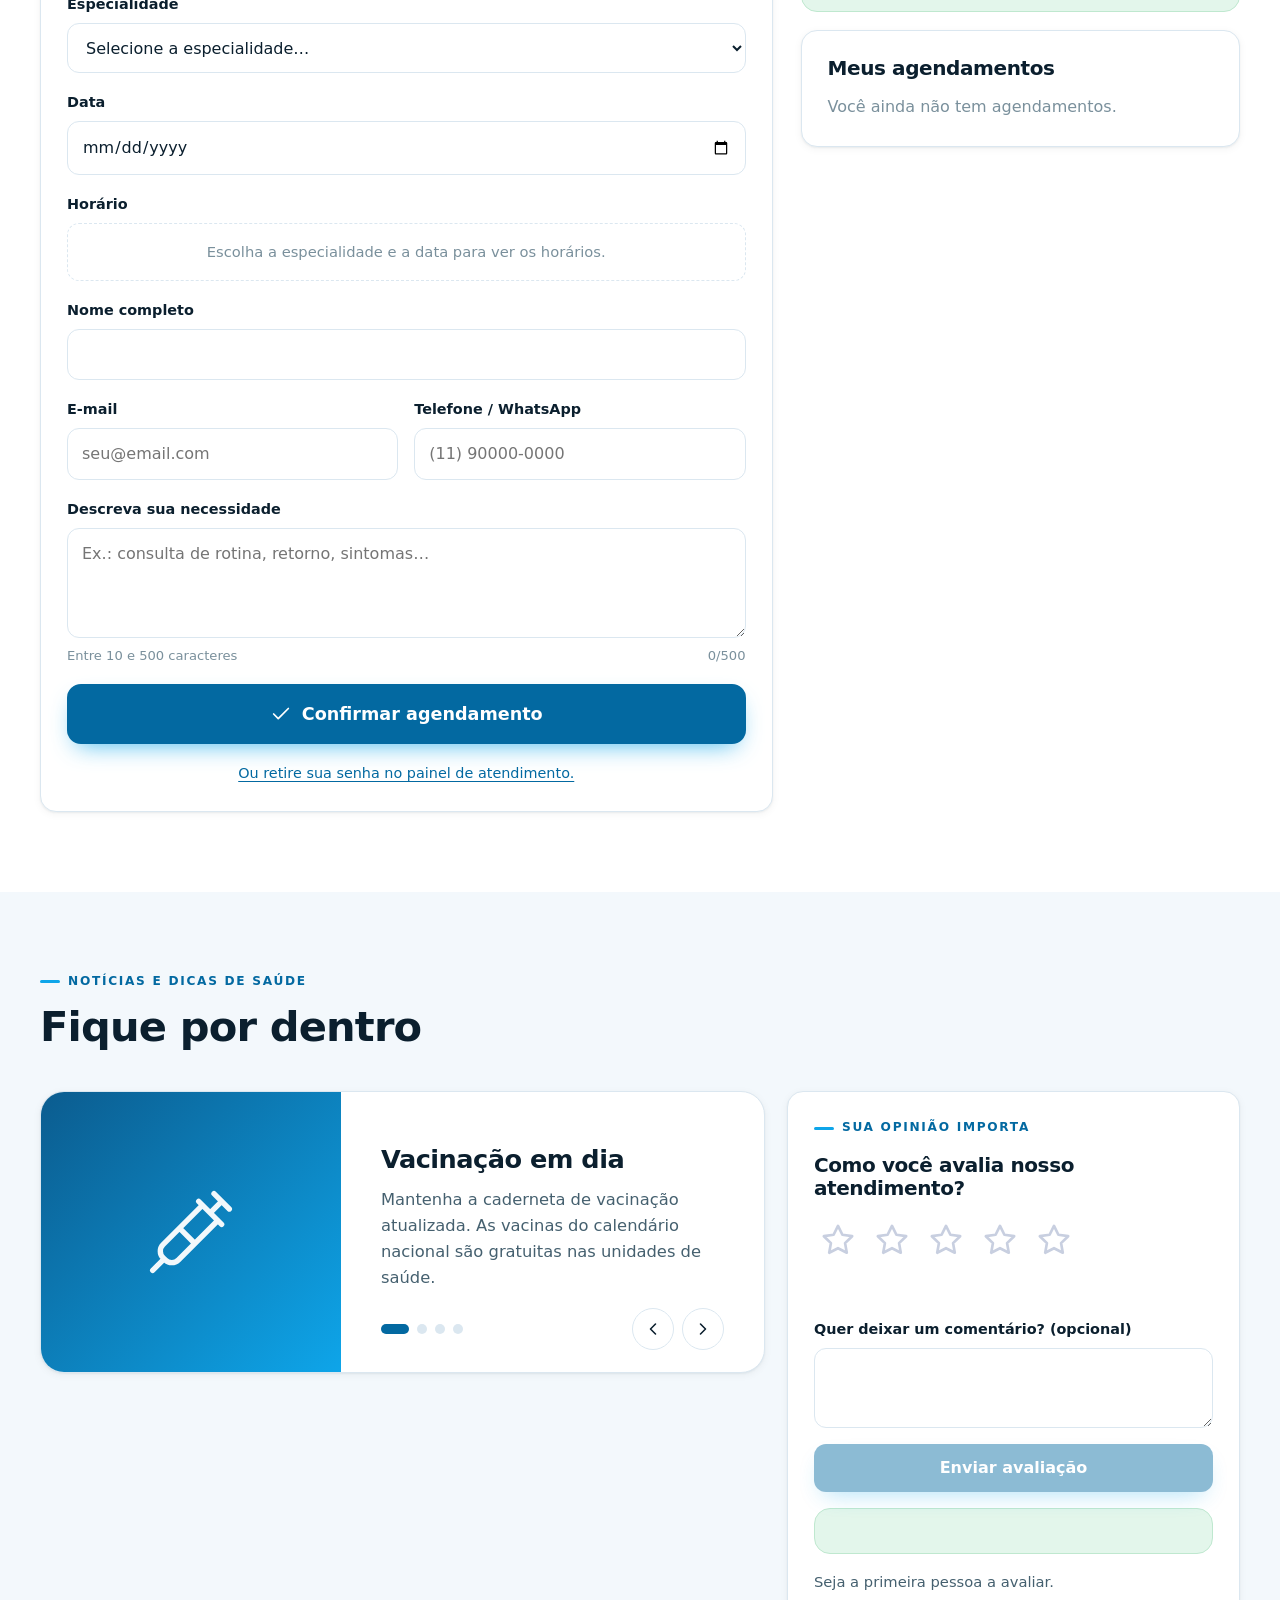
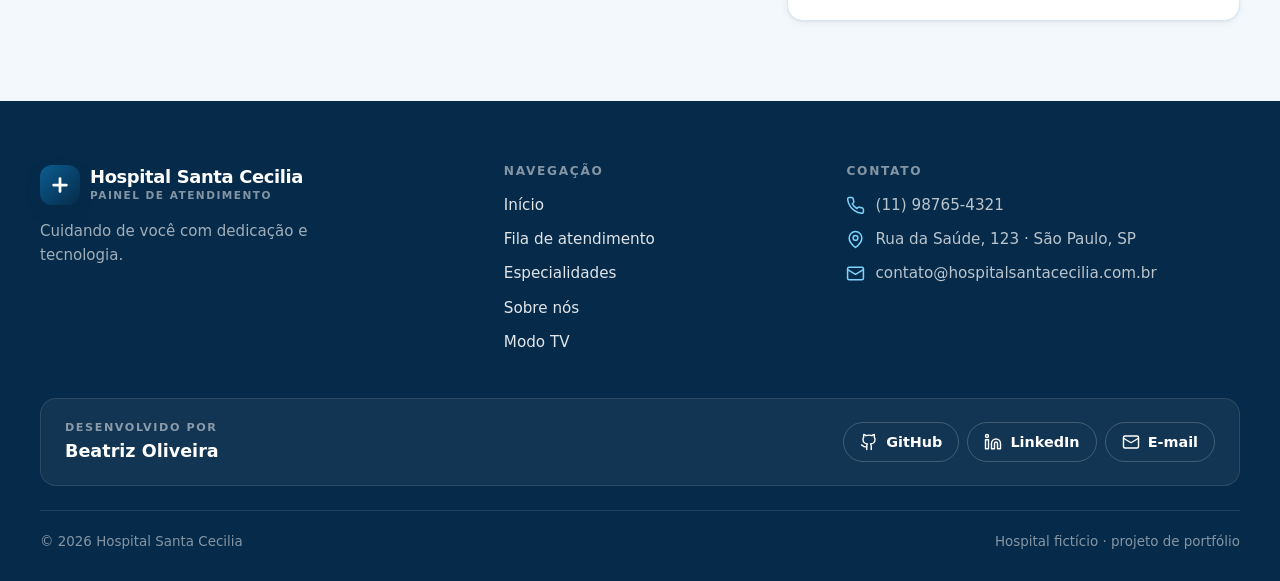
==== commit b8b085c6: "Muda o layout para um tom azul-oceano Degradê em azul profundo, azul-céu nos detalhes e um azul mais" ====
--- a/index.html
+++ b/index.html
@@ -6,15 +6,15 @@
     <title>Início · Hospital Santa Cecilia</title>
     <meta name="description" content="Painel de atendimento do Hospital Santa Cecilia: retire sua senha, acompanhe a fila em tempo real e agende consultas.">
     <meta name="author" content="Beatriz Oliveira">
-    <meta name="theme-color" content="#040445">
+    <meta name="theme-color" content="#062b4a">
     <link rel="icon" href="./favicon.svg" type="image/svg+xml">
-    <link rel="stylesheet" href="./css/estilo.css?v=202611261312">
-    <script src="./js/textos.js?v=202611261312"></script>
-    <script src="./js/i18n.js?v=202611261312"></script>
+    <link rel="stylesheet" href="./css/estilo.css?v=202611261322">
+    <script src="./js/textos.js?v=202611261322"></script>
+    <script src="./js/i18n.js?v=202611261322"></script>
 </head>
 <body>
 <div id="topo"></div>
-<script src="./js/layout.js?v=202611261312"></script>
+<script src="./js/layout.js?v=202611261322"></script>
 
 <main id="conteudo">
     <!-- Abertura -->
@@ -171,8 +171,8 @@
 </main>
 
 <div id="rodape"></div>
-<script src="./js/fila.js?v=202611261312"></script>
-<script src="./js/dados.js?v=202611261312"></script>
-<script src="./js/inicio.js?v=202611261312"></script>
+<script src="./js/fila.js?v=202611261322"></script>
+<script src="./js/dados.js?v=202611261322"></script>
+<script src="./js/inicio.js?v=202611261322"></script>
 </body>
 </html>
--- a/css/estilo.css
+++ b/css/estilo.css
@@ -1,22 +1,25 @@
 /* ==========================================================================
    Hospital Santa Cecilia — painel de atendimento
-   Identidade original: degradê marinho (#253d7e → #040445) e azul de destaque (#4c82ff)
+   Paleta azul-oceano: degradê (#0b5c8f → #062b4a), azul-céu (#0ea5e9) nos detalhes
+   e azul profundo (#0369a1) nos botões, para manter bom contraste com o texto branco
    ========================================================================== */
 
 :root {
-    --marinho: #040445;
-    --marinho-2: #253d7e;
-    --azul: #4c82ff;
-    --azul-escuro: #2f5fd8;
-    --azul-claro: #e8efff;
-    --ciano: #4bbefc;
-    --petroleo: #2274a3;
-    --tinta: #0f1530;
-    --tinta-2: #4a5270;
-    --tinta-3: #7c84a0;
-    --fundo: #f4f6fb;
+    --marinho: #062b4a;
+    --marinho-2: #0b5c8f;
+    --azul: #0ea5e9;
+    --azul-escuro: #0369a1;
+    --azul-botao: #0369a1;
+    --azul-botao-hover: #075985;
+    --azul-claro: #e0f2fe;
+    --ciano: #38bdf8;
+    --petroleo: #0e7490;
+    --tinta: #0b1f2e;
+    --tinta-2: #45606f;
+    --tinta-3: #7a909c;
+    --fundo: #f3f8fc;
     --papel: #ffffff;
-    --linha: #e1e6f2;
+    --linha: #dbe7f0;
     --verde: #12a150;
     --verde-claro: #e3f6eb;
     --ambar: #e8a317;
@@ -27,9 +30,9 @@
     --raio-p: 10px;
     --raio: 16px;
     --raio-g: 24px;
-    --sombra-1: 0 1px 2px rgba(15, 21, 48, .06), 0 2px 8px rgba(15, 21, 48, .05);
-    --sombra-2: 0 14px 34px -14px rgba(15, 21, 48, .28);
-    --sombra-3: 0 26px 60px -20px rgba(4, 4, 69, .45);
+    --sombra-1: 0 1px 2px rgba(11, 31, 46, .06), 0 2px 8px rgba(11, 31, 46, .05);
+    --sombra-2: 0 14px 34px -14px rgba(11, 31, 46, .28);
+    --sombra-3: 0 26px 60px -20px rgba(6, 43, 74, .45);
     --largura: 1200px;
     --topo: 76px;
     --degrade: linear-gradient(135deg, var(--marinho-2) 0%, var(--marinho) 100%);
@@ -65,7 +68,7 @@
 .secao-escura p { color: rgba(255, 255, 255, .78); }
 .sobretitulo { display: inline-flex; align-items: center; gap: 8px; font-size: .76rem; font-weight: 800; letter-spacing: .14em; text-transform: uppercase; color: var(--azul-escuro); }
 .sobretitulo::before { content: ""; width: 20px; height: 3px; border-radius: 3px; background: var(--azul); }
-.secao-escura .sobretitulo { color: #9db8ff; }
+.secao-escura .sobretitulo { color: #7dd3fc; }
 .cabecalho-secao { display: grid; gap: 12px; max-width: 680px; margin-bottom: 40px; }
 .cabecalho-secao h2 { font-size: clamp(1.9rem, 3.4vw, 2.6rem); }
 .cabecalho-secao p { font-size: 1.08rem; }
@@ -82,8 +85,8 @@
     transition: background-color .2s ease, color .2s ease, border-color .2s ease, transform .15s ease, box-shadow .2s ease;
 }
 .botao:active { transform: scale(.98); }
-.botao-primario { background: var(--azul); color: #fff; box-shadow: 0 10px 24px -10px rgba(76, 130, 255, .8); }
-.botao-primario:hover { background: var(--azul-escuro); color: #fff; }
+.botao-primario { background: var(--azul-botao); color: #fff; box-shadow: 0 10px 24px -10px rgba(14, 165, 233, .8); }
+.botao-primario:hover { background: var(--azul-botao-hover); color: #fff; }
 .botao-escuro { background: var(--tinta); color: #fff; }
 .botao-escuro:hover { background: #000; color: #fff; }
 .botao-contorno { border-color: var(--linha); background: var(--papel); color: var(--tinta); }
@@ -115,7 +118,7 @@
 }
 .topo .container { height: 100%; display: flex; align-items: center; gap: 20px; }
 .marca { display: inline-flex; align-items: center; gap: 10px; text-decoration: none; color: var(--tinta); flex: none; }
-.marca-icone { width: 40px; height: 40px; border-radius: 12px; background: var(--degrade); display: grid; place-items: center; color: #fff; box-shadow: 0 6px 16px -6px rgba(4, 4, 69, .6); }
+.marca-icone { width: 40px; height: 40px; border-radius: 12px; background: var(--degrade); display: grid; place-items: center; color: #fff; box-shadow: 0 6px 16px -6px rgba(6, 43, 74, .6); }
 .marca-icone svg { width: 22px; height: 22px; stroke-width: 3; }
 .marca-nome { font-weight: 800; font-size: 1.12rem; line-height: 1.05; letter-spacing: -0.02em; }
 .marca-nome small { display: block; font-size: .66rem; font-weight: 700; letter-spacing: .14em; text-transform: uppercase; color: var(--tinta-3); margin-top: 3px; }
@@ -156,7 +159,7 @@
 .globo-lista li { display: flex; justify-content: space-between; align-items: center; gap: 8px; padding: 9px 12px; border-radius: 10px; cursor: pointer; font-size: .93rem; outline: none; }
 .globo-lista li small { font-size: .66rem; font-weight: 800; letter-spacing: .06em; text-transform: uppercase; color: var(--tinta-3); }
 .globo-lista li:hover, .globo-lista li:focus { background: var(--azul-claro); }
-.globo-lista li[aria-selected="true"] { background: var(--azul); color: #fff; font-weight: 700; }
+.globo-lista li[aria-selected="true"] { background: var(--azul-botao); color: #fff; font-weight: 700; }
 .globo-lista li[aria-selected="true"] small { color: rgba(255, 255, 255, .8); }
 .gaveta .globo { width: 100%; }
 .gaveta .globo-botao { width: 100%; justify-content: center; height: 46px; }
@@ -168,7 +171,7 @@
 body { top: 0 !important; }
 font { background: none !important; box-shadow: none !important; }
 .aviso-traducao { position: fixed; left: 50%; bottom: 20px; transform: translateX(-50%); z-index: 45; display: flex; flex-wrap: wrap; align-items: center; gap: 12px; max-width: min(560px, calc(100% - 32px)); padding: 14px 16px; border-radius: var(--raio); background: var(--tinta); color: #fff; font-size: .9rem; box-shadow: var(--sombra-3); }
-.aviso-traducao button { height: 36px; padding: 0 14px; border-radius: 999px; background: var(--azul); color: #fff; font-weight: 700; }
+.aviso-traducao button { height: 36px; padding: 0 14px; border-radius: 999px; background: var(--azul-botao); color: #fff; font-weight: 700; }
 
 /* ---------- Rodapé ---------- */
 .rodape { background: var(--marinho); color: rgba(255, 255, 255, .72); padding: 64px 0 28px; }
@@ -179,26 +182,26 @@
 .rodape h3 { font-size: .76rem; font-weight: 800; letter-spacing: .14em; text-transform: uppercase; color: rgba(255, 255, 255, .5); margin-bottom: 14px; }
 .rodape ul { display: grid; gap: 10px; }
 .rodape a { color: rgba(255, 255, 255, .88); text-decoration: none; font-size: .95rem; }
-.rodape a:hover { color: #9db8ff; }
+.rodape a:hover { color: #7dd3fc; }
 .rodape li { display: flex; gap: 10px; align-items: flex-start; font-size: .95rem; }
-.rodape li .icone { margin-top: 3px; color: #9db8ff; }
+.rodape li .icone { margin-top: 3px; color: #7dd3fc; }
 .desenvolvedora { margin-top: 44px; padding: 20px 24px; border-radius: var(--raio); display: flex; flex-wrap: wrap; justify-content: space-between; align-items: center; gap: 14px; background: rgba(255, 255, 255, .05); border: 1px solid rgba(255, 255, 255, .1); }
 .desenvolvedora small { display: block; font-size: .7rem; font-weight: 800; letter-spacing: .14em; text-transform: uppercase; color: rgba(255, 255, 255, .5); }
 .desenvolvedora strong { color: #fff; font-size: 1.1rem; }
 .desenvolvedora-links { display: flex; flex-wrap: wrap; gap: 8px; }
 .desenvolvedora-links a { display: inline-flex; align-items: center; gap: 8px; height: 40px; padding: 0 16px; border-radius: 999px; border: 1px solid rgba(255, 255, 255, .2); color: #fff; font-weight: 700; font-size: .9rem; }
-.desenvolvedora-links a:hover { background: var(--azul); border-color: var(--azul); color: #fff; }
+.desenvolvedora-links a:hover { background: var(--azul-botao); border-color: var(--azul-botao); color: #fff; }
 .desenvolvedora-links .icone { width: 18px; height: 18px; }
 .rodape-base { margin-top: 24px; padding-top: 20px; border-top: 1px solid rgba(255, 255, 255, .1); display: flex; flex-wrap: wrap; justify-content: space-between; gap: 10px; font-size: .84rem; color: rgba(255, 255, 255, .5); }
 
 /* ---------- Início: abertura ---------- */
 .hero { position: relative; overflow: hidden; background: var(--degrade); color: #fff; padding: 72px 0 120px; }
-.hero::before { content: ""; position: absolute; inset: 0; pointer-events: none; background: radial-gradient(520px circle at 10% 20%, rgba(76, 130, 255, .35), transparent 60%), radial-gradient(460px circle at 95% 80%, rgba(75, 190, 252, .22), transparent 60%); }
+.hero::before { content: ""; position: absolute; inset: 0; pointer-events: none; background: radial-gradient(520px circle at 10% 20%, rgba(14, 165, 233, .35), transparent 60%), radial-gradient(460px circle at 95% 80%, rgba(56, 189, 248, .22), transparent 60%); }
 .hero::after { content: ""; position: absolute; inset: 0; pointer-events: none; opacity: .5; background-image: radial-gradient(rgba(255, 255, 255, .08) 1px, transparent 1px); background-size: 22px 22px; }
 .hero .container { position: relative; z-index: 1; display: grid; grid-template-columns: 1.15fr .85fr; gap: 48px; align-items: center; }
 .hero h1 { color: #fff; font-size: clamp(2.4rem, 5.2vw, 4rem); line-height: 1.04; letter-spacing: -0.035em; margin: 16px 0 18px; }
-.hero h1 span { color: #9db8ff; }
-.hero .sobretitulo { color: #9db8ff; }
+.hero h1 span { color: #7dd3fc; }
+.hero .sobretitulo { color: #7dd3fc; }
 .hero-texto { font-size: 1.15rem; color: rgba(255, 255, 255, .82); max-width: 52ch; }
 .hero-acoes { display: flex; flex-wrap: wrap; gap: 12px; margin-top: 28px; }
 .relogio { display: inline-flex; align-items: center; gap: 8px; margin-top: 30px; font-variant-numeric: tabular-nums; color: rgba(255, 255, 255, .7); font-size: .95rem; }
@@ -252,7 +255,7 @@
 .horarios { display: grid; grid-template-columns: repeat(auto-fill, minmax(84px, 1fr)); gap: 8px; }
 .horarios button { min-height: 44px; border-radius: 10px; border: 1.5px solid var(--linha); background: var(--papel); font-weight: 700; font-variant-numeric: tabular-nums; transition: all .15s ease; }
 .horarios button:hover:not([disabled]) { border-color: var(--azul); color: var(--azul-escuro); }
-.horarios button[aria-pressed="true"] { background: var(--azul); border-color: var(--azul); color: #fff; }
+.horarios button[aria-pressed="true"] { background: var(--azul-botao); border-color: var(--azul-botao); color: #fff; }
 .horarios button[disabled] { text-decoration: line-through; color: var(--tinta-3); background: var(--fundo); cursor: not-allowed; }
 .horarios-vazio { padding: 16px; border-radius: 12px; border: 1.5px dashed var(--linha); color: var(--tinta-3); font-size: .92rem; text-align: center; }
 .confirmacao { display: grid; gap: 12px; padding: 22px; border-radius: var(--raio); background: var(--verde-claro); border: 1px solid #bfe8cf; }
@@ -275,10 +278,10 @@
 .carrossel-controles { position: absolute; left: 340px; right: 40px; bottom: 22px; display: flex; justify-content: space-between; align-items: center; }
 .pontos { display: flex; gap: 8px; }
 .pontos button { width: 10px; height: 10px; border-radius: 999px; background: var(--linha); transition: width .3s ease, background-color .3s ease; }
-.pontos button[aria-current="true"] { width: 28px; background: var(--azul); }
+.pontos button[aria-current="true"] { width: 28px; background: var(--azul-botao); }
 .setas { display: flex; gap: 8px; }
 .setas button { width: 42px; height: 42px; border-radius: 50%; display: grid; place-items: center; border: 1px solid var(--linha); background: var(--papel); }
-.setas button:hover { background: var(--azul); border-color: var(--azul); color: #fff; }
+.setas button:hover { background: var(--azul-botao); border-color: var(--azul-botao); color: #fff; }
 
 /* ---------- Avaliação ---------- */
 .avaliacao { display: grid; gap: 16px; }
@@ -310,13 +313,13 @@
 .chamando-aviso { text-align: center; font-weight: 700; font-size: 1.1rem; color: #fff; }
 .chamando-vazio { margin-top: 22px; padding: 40px 16px; border: 2px dashed rgba(255, 255, 255, .35); border-radius: var(--raio); text-align: center; font-size: 1.1rem; color: rgba(255, 255, 255, .8); }
 .chamando.pulsando .chamando-numero { animation: chamar 1s ease 3; }
-@keyframes chamar { 0%, 100% { transform: none; box-shadow: 0 0 0 0 rgba(76, 130, 255, 0); } 50% { transform: scale(1.03); box-shadow: 0 0 0 14px rgba(76, 130, 255, .35); } }
+@keyframes chamar { 0%, 100% { transform: none; box-shadow: 0 0 0 0 rgba(14, 165, 233, 0); } 50% { transform: scale(1.03); box-shadow: 0 0 0 14px rgba(14, 165, 233, .35); } }
 
 .controles-atendente { display: flex; flex-wrap: wrap; gap: 10px; margin-top: 22px; }
 .interruptor { display: inline-flex; align-items: center; gap: 10px; font-weight: 600; font-size: .92rem; cursor: pointer; }
 .interruptor input { appearance: none; -webkit-appearance: none; width: 44px; height: 26px; border-radius: 999px; background: rgba(255, 255, 255, .25); position: relative; cursor: pointer; transition: background-color .2s ease; }
 .interruptor input::after { content: ""; position: absolute; top: 3px; left: 3px; width: 20px; height: 20px; border-radius: 50%; background: #fff; transition: transform .2s ease; }
-.interruptor input:checked { background: var(--azul); }
+.interruptor input:checked { background: var(--azul-botao); }
 .interruptor input:checked::after { transform: translateX(18px); }
 .interruptor.escuro input { background: var(--linha); }
 .interruptor.escuro input:checked { background: var(--azul); }
@@ -324,7 +327,7 @@
 
 .lista-espera { display: grid; gap: 10px; }
 .senha-item { display: grid; grid-template-columns: auto 1fr auto; gap: 14px; align-items: center; padding: 14px 16px; border-radius: 14px; background: var(--papel); border: 1px solid var(--linha); border-left: 5px solid var(--ciano); animation: entrar .35s ease; }
-.senha-item.prioridade { background: #11152c; color: #fff; border-color: #11152c; border-left-color: var(--petroleo); }
+.senha-item.prioridade { background: #0b2236; color: #fff; border-color: #0b2236; border-left-color: var(--petroleo); }
 .senha-item.prioridade p, .senha-item.prioridade small { color: rgba(255, 255, 255, .7); }
 .senha-item.minha { outline: 3px solid var(--azul); outline-offset: 2px; }
 .senha-posicao { width: 38px; height: 38px; border-radius: 10px; display: grid; place-items: center; font-weight: 900; background: var(--azul-claro); color: var(--azul-escuro); }
@@ -343,18 +346,18 @@
 .indicador { padding: 18px; border-radius: 14px; background: var(--fundo); }
 .indicador small { display: block; font-size: .8rem; font-weight: 700; color: var(--tinta-3); }
 .indicador strong { font-size: 2rem; font-weight: 900; font-variant-numeric: tabular-nums; }
-.indicador.destaque { background: var(--azul); color: #fff; }
+.indicador.destaque { background: var(--azul-botao); color: #fff; }
 .indicador.destaque small { color: rgba(255, 255, 255, .8); }
 .historico li { display: flex; justify-content: space-between; padding: 10px 0; border-bottom: 1px solid var(--linha); font-variant-numeric: tabular-nums; }
 .historico li:last-child { border-bottom: 0; }
 .historico strong { font-weight: 800; }
 
-.minha-senha-faixa { display: flex; flex-wrap: wrap; justify-content: space-between; align-items: center; gap: 12px; padding: 16px 20px; margin-bottom: 22px; border-radius: var(--raio); background: var(--azul-claro); border: 1px solid #c9d8ff; }
+.minha-senha-faixa { display: flex; flex-wrap: wrap; justify-content: space-between; align-items: center; gap: 12px; padding: 16px 20px; margin-bottom: 22px; border-radius: var(--raio); background: var(--azul-claro); border: 1px solid #bae6fd; }
 .minha-senha-faixa strong { font-size: 1.1rem; }
 .minha-senha-faixa.chamada { background: var(--verde-claro); border-color: #bfe8cf; animation: chamar 1s ease 3; }
 
 /* Comprovante da senha (janela) */
-.janela { position: fixed; inset: 0; z-index: 200; display: grid; place-items: center; padding: 20px; background: rgba(4, 4, 30, .6); backdrop-filter: blur(4px); -webkit-backdrop-filter: blur(4px); animation: aparecer .2s ease; }
+.janela { position: fixed; inset: 0; z-index: 200; display: grid; place-items: center; padding: 20px; background: rgba(3, 22, 38, .6); backdrop-filter: blur(4px); -webkit-backdrop-filter: blur(4px); animation: aparecer .2s ease; }
 .janela[hidden] { display: none; }
 .janela-caixa { position: relative; width: min(420px, 100%); max-height: calc(100vh - 40px); overflow-y: auto; border-radius: var(--raio-g); background: var(--papel); box-shadow: var(--sombra-3); }
 .comprovante { padding: 30px 28px; text-align: center; display: grid; gap: 10px; }
@@ -392,11 +395,11 @@
 .tv-espera small { color: rgba(255, 255, 255, .7); }
 .tv-espera strong { display: block; font-size: 2.2rem; }
 .tv-rodape { display: flex; align-items: center; gap: 0; background: rgba(0, 0, 0, .25); overflow: hidden; }
-.tv-rodape .rotulo { flex: none; padding: 14px 22px; background: var(--azul); font-weight: 900; text-transform: uppercase; letter-spacing: .1em; }
+.tv-rodape .rotulo { flex: none; padding: 14px 22px; background: var(--azul-botao); font-weight: 900; text-transform: uppercase; letter-spacing: .1em; }
 .tv-letreiro { overflow: hidden; flex: 1; }
 .tv-letreiro div { display: inline-flex; gap: 60px; padding-left: 100%; white-space: nowrap; animation: letreiro 40s linear infinite; font-size: 1.1rem; }
 @keyframes letreiro { to { transform: translateX(-100%); } }
-.tv-ativar { position: fixed; inset: 0; z-index: 10; display: grid; place-items: center; background: rgba(4, 4, 30, .75); }
+.tv-ativar { position: fixed; inset: 0; z-index: 10; display: grid; place-items: center; background: rgba(3, 22, 38, .75); }
 .tv-ativar[hidden] { display: none; }
 .tv-ativar div { display: grid; gap: 14px; justify-items: center; text-align: center; max-width: 440px; padding: 30px; }
 .tv-ativar p { color: rgba(255, 255, 255, .8); }
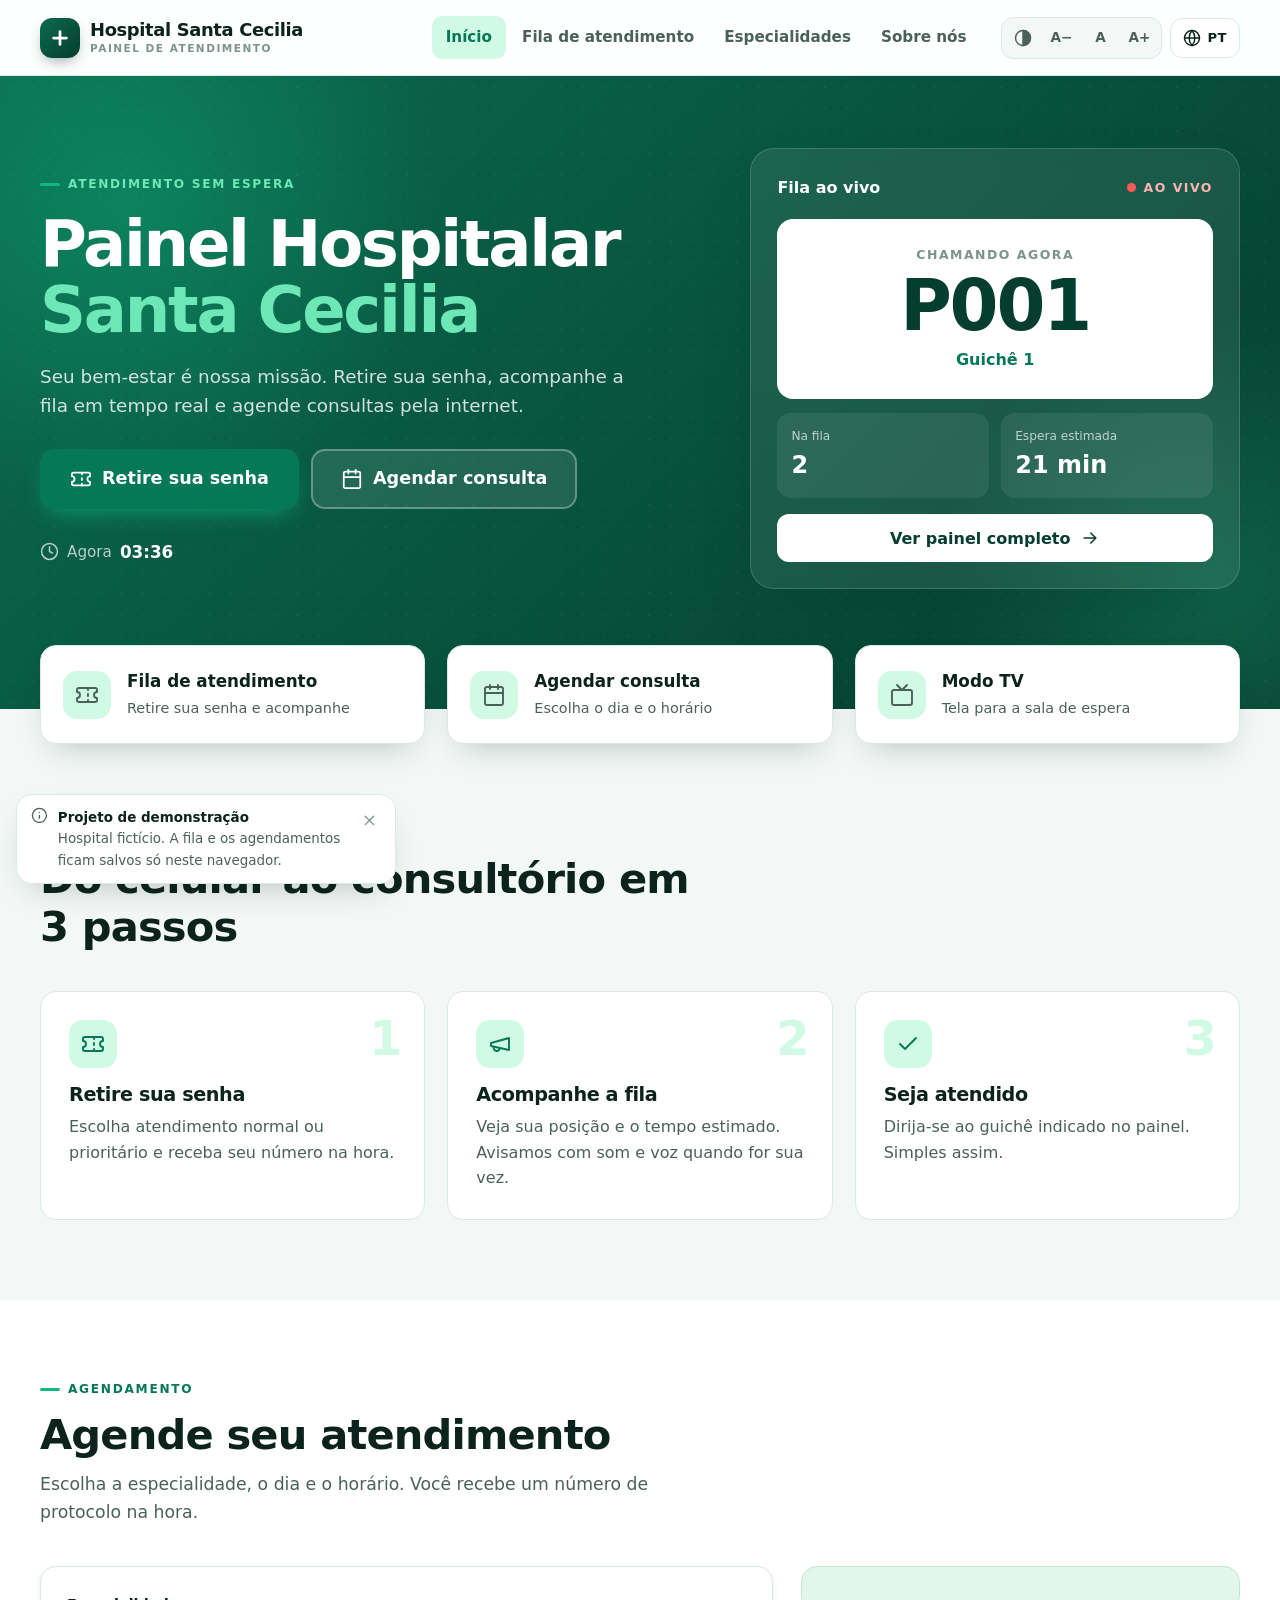
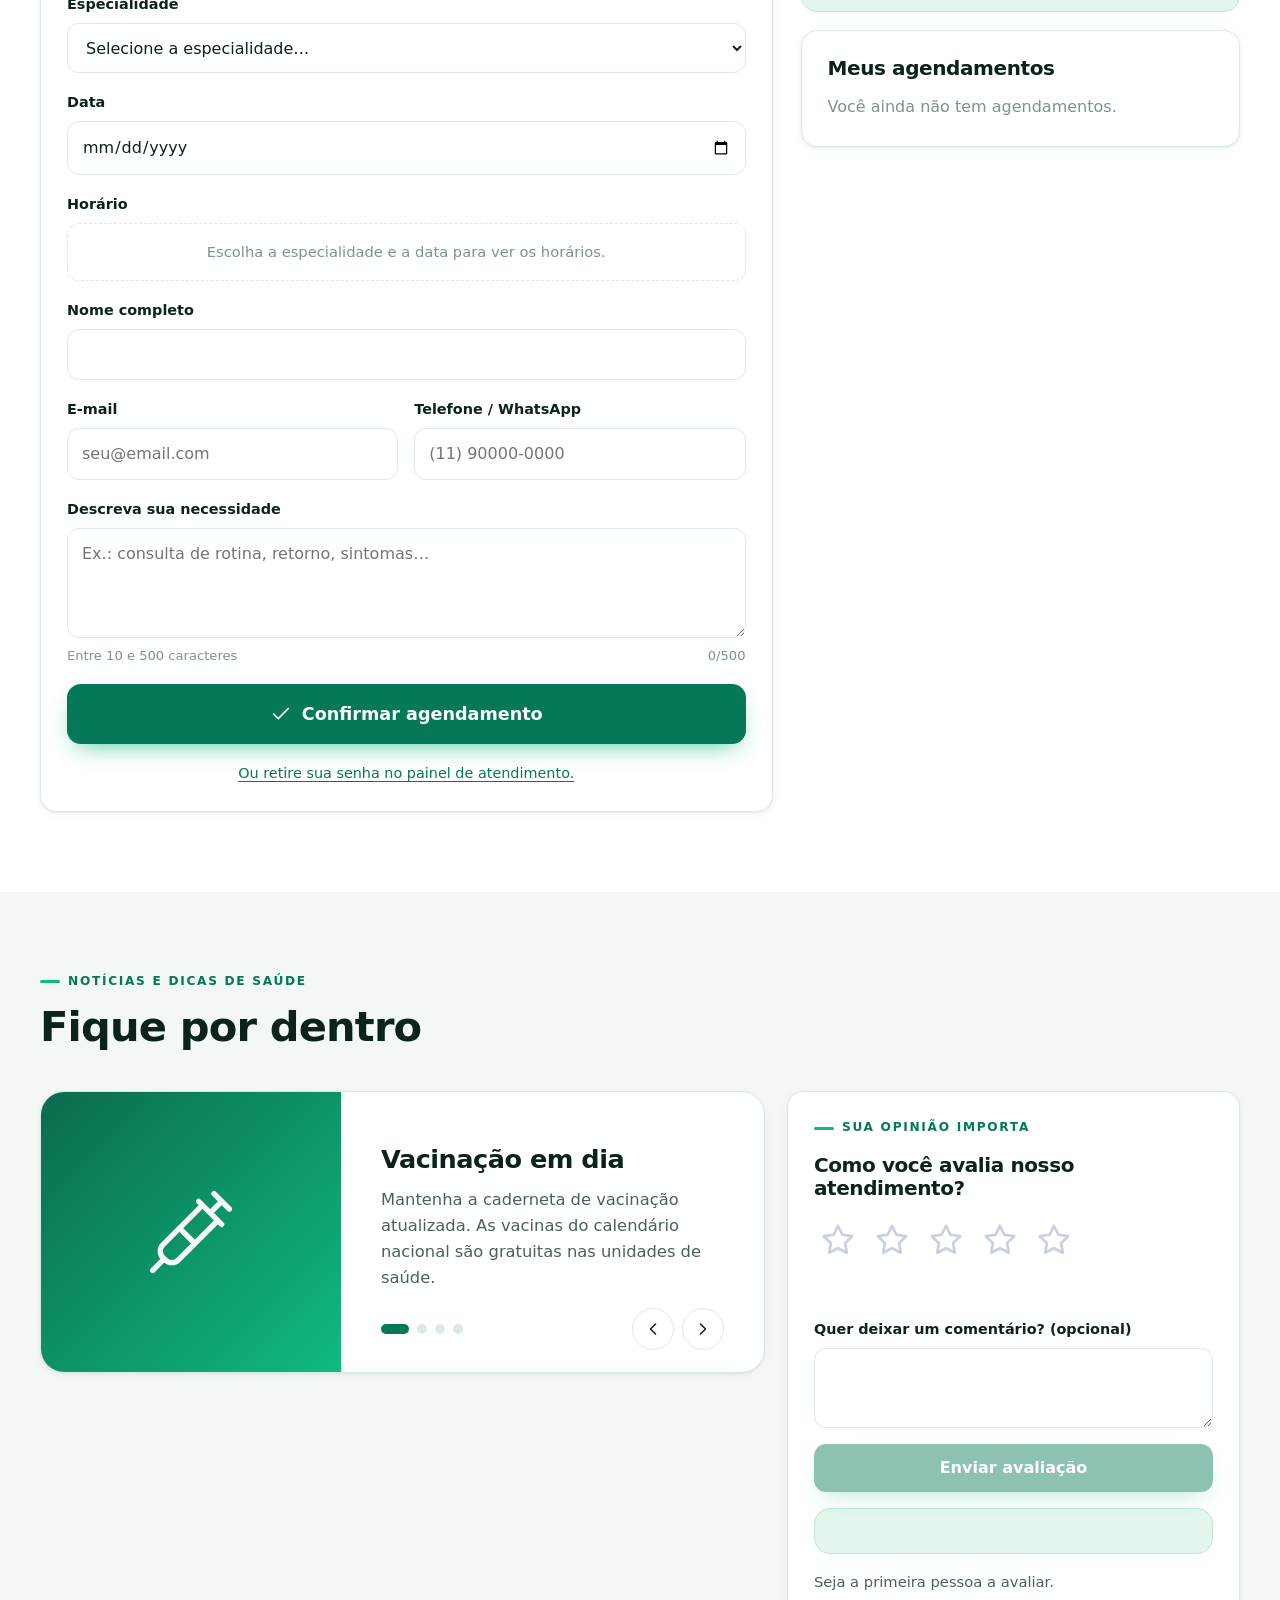
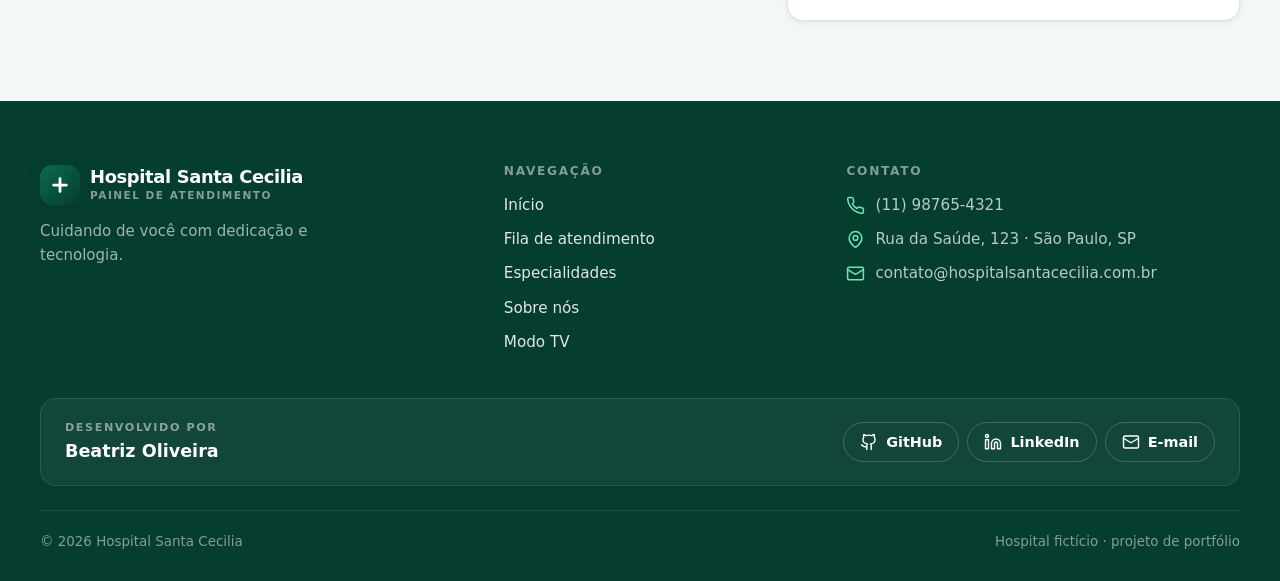
==== commit b028bd58: "Muda a paleta para verde-esmeralda e melhora a experiência de uso - Paleta verde-esmeralda no lugar " ====
--- a/index.html
+++ b/index.html
@@ -6,15 +6,15 @@
     <title>Início · Hospital Santa Cecilia</title>
     <meta name="description" content="Painel de atendimento do Hospital Santa Cecilia: retire sua senha, acompanhe a fila em tempo real e agende consultas.">
     <meta name="author" content="Beatriz Oliveira">
-    <meta name="theme-color" content="#062b4a">
+    <meta name="theme-color" content="#053d2e">
     <link rel="icon" href="./favicon.svg" type="image/svg+xml">
-    <link rel="stylesheet" href="./css/estilo.css?v=202611261322">
-    <script src="./js/textos.js?v=202611261322"></script>
-    <script src="./js/i18n.js?v=202611261322"></script>
+    <link rel="stylesheet" href="./css/estilo.css?v=202611261540">
+    <script src="./js/textos.js?v=202611261540"></script>
+    <script src="./js/i18n.js?v=202611261540"></script>
 </head>
 <body>
 <div id="topo"></div>
-<script src="./js/layout.js?v=202611261322"></script>
+<script src="./js/layout.js?v=202611261540"></script>
 
 <main id="conteudo">
     <!-- Abertura -->
@@ -171,8 +171,8 @@
 </main>
 
 <div id="rodape"></div>
-<script src="./js/fila.js?v=202611261322"></script>
-<script src="./js/dados.js?v=202611261322"></script>
-<script src="./js/inicio.js?v=202611261322"></script>
+<script src="./js/fila.js?v=202611261540"></script>
+<script src="./js/dados.js?v=202611261540"></script>
+<script src="./js/inicio.js?v=202611261540"></script>
 </body>
 </html>
--- a/css/estilo.css
+++ b/css/estilo.css
@@ -1,25 +1,25 @@
 /* ==========================================================================
    Hospital Santa Cecilia — painel de atendimento
-   Paleta azul-oceano: degradê (#0b5c8f → #062b4a), azul-céu (#0ea5e9) nos detalhes
-   e azul profundo (#0369a1) nos botões, para manter bom contraste com o texto branco
+   Paleta verde-esmeralda: degradê (#0b6b4f → #053d2e), esmeralda (#10b981) nos detalhes
+   e verde profundo (#047857) nos botões, para manter bom contraste com o texto branco
    ========================================================================== */
 
 :root {
-    --marinho: #062b4a;
-    --marinho-2: #0b5c8f;
-    --azul: #0ea5e9;
-    --azul-escuro: #0369a1;
-    --azul-botao: #0369a1;
-    --azul-botao-hover: #075985;
-    --azul-claro: #e0f2fe;
-    --ciano: #38bdf8;
-    --petroleo: #0e7490;
-    --tinta: #0b1f2e;
-    --tinta-2: #45606f;
-    --tinta-3: #7a909c;
-    --fundo: #f3f8fc;
+    --marinho: #053d2e;
+    --marinho-2: #0b6b4f;
+    --azul: #10b981;
+    --azul-escuro: #047857;
+    --azul-botao: #047857;
+    --azul-botao-hover: #065f46;
+    --azul-claro: #d1fae5;
+    --ciano: #34d399;
+    --petroleo: #0f766e;
+    --tinta: #0b231c;
+    --tinta-2: #4a6159;
+    --tinta-3: #7d948b;
+    --fundo: #f3f8f6;
     --papel: #ffffff;
-    --linha: #dbe7f0;
+    --linha: #dbe9e3;
     --verde: #12a150;
     --verde-claro: #e3f6eb;
     --ambar: #e8a317;
@@ -30,9 +30,9 @@
     --raio-p: 10px;
     --raio: 16px;
     --raio-g: 24px;
-    --sombra-1: 0 1px 2px rgba(11, 31, 46, .06), 0 2px 8px rgba(11, 31, 46, .05);
-    --sombra-2: 0 14px 34px -14px rgba(11, 31, 46, .28);
-    --sombra-3: 0 26px 60px -20px rgba(6, 43, 74, .45);
+    --sombra-1: 0 1px 2px rgba(11, 35, 28, .06), 0 2px 8px rgba(11, 35, 28, .05);
+    --sombra-2: 0 14px 34px -14px rgba(11, 35, 28, .28);
+    --sombra-3: 0 26px 60px -20px rgba(5, 61, 46, .45);
     --largura: 1200px;
     --topo: 76px;
     --degrade: linear-gradient(135deg, var(--marinho-2) 0%, var(--marinho) 100%);
@@ -68,7 +68,7 @@
 .secao-escura p { color: rgba(255, 255, 255, .78); }
 .sobretitulo { display: inline-flex; align-items: center; gap: 8px; font-size: .76rem; font-weight: 800; letter-spacing: .14em; text-transform: uppercase; color: var(--azul-escuro); }
 .sobretitulo::before { content: ""; width: 20px; height: 3px; border-radius: 3px; background: var(--azul); }
-.secao-escura .sobretitulo { color: #7dd3fc; }
+.secao-escura .sobretitulo { color: #6ee7b7; }
 .cabecalho-secao { display: grid; gap: 12px; max-width: 680px; margin-bottom: 40px; }
 .cabecalho-secao h2 { font-size: clamp(1.9rem, 3.4vw, 2.6rem); }
 .cabecalho-secao p { font-size: 1.08rem; }
@@ -85,7 +85,7 @@
     transition: background-color .2s ease, color .2s ease, border-color .2s ease, transform .15s ease, box-shadow .2s ease;
 }
 .botao:active { transform: scale(.98); }
-.botao-primario { background: var(--azul-botao); color: #fff; box-shadow: 0 10px 24px -10px rgba(14, 165, 233, .8); }
+.botao-primario { background: var(--azul-botao); color: #fff; box-shadow: 0 10px 24px -10px rgba(16, 185, 129, .8); }
 .botao-primario:hover { background: var(--azul-botao-hover); color: #fff; }
 .botao-escuro { background: var(--tinta); color: #fff; }
 .botao-escuro:hover { background: #000; color: #fff; }
@@ -118,7 +118,7 @@
 }
 .topo .container { height: 100%; display: flex; align-items: center; gap: 20px; }
 .marca { display: inline-flex; align-items: center; gap: 10px; text-decoration: none; color: var(--tinta); flex: none; }
-.marca-icone { width: 40px; height: 40px; border-radius: 12px; background: var(--degrade); display: grid; place-items: center; color: #fff; box-shadow: 0 6px 16px -6px rgba(6, 43, 74, .6); }
+.marca-icone { width: 40px; height: 40px; border-radius: 12px; background: var(--degrade); display: grid; place-items: center; color: #fff; box-shadow: 0 6px 16px -6px rgba(5, 61, 46, .6); }
 .marca-icone svg { width: 22px; height: 22px; stroke-width: 3; }
 .marca-nome { font-weight: 800; font-size: 1.12rem; line-height: 1.05; letter-spacing: -0.02em; }
 .marca-nome small { display: block; font-size: .66rem; font-weight: 700; letter-spacing: .14em; text-transform: uppercase; color: var(--tinta-3); margin-top: 3px; }
@@ -182,9 +182,9 @@
 .rodape h3 { font-size: .76rem; font-weight: 800; letter-spacing: .14em; text-transform: uppercase; color: rgba(255, 255, 255, .5); margin-bottom: 14px; }
 .rodape ul { display: grid; gap: 10px; }
 .rodape a { color: rgba(255, 255, 255, .88); text-decoration: none; font-size: .95rem; }
-.rodape a:hover { color: #7dd3fc; }
+.rodape a:hover { color: #6ee7b7; }
 .rodape li { display: flex; gap: 10px; align-items: flex-start; font-size: .95rem; }
-.rodape li .icone { margin-top: 3px; color: #7dd3fc; }
+.rodape li .icone { margin-top: 3px; color: #6ee7b7; }
 .desenvolvedora { margin-top: 44px; padding: 20px 24px; border-radius: var(--raio); display: flex; flex-wrap: wrap; justify-content: space-between; align-items: center; gap: 14px; background: rgba(255, 255, 255, .05); border: 1px solid rgba(255, 255, 255, .1); }
 .desenvolvedora small { display: block; font-size: .7rem; font-weight: 800; letter-spacing: .14em; text-transform: uppercase; color: rgba(255, 255, 255, .5); }
 .desenvolvedora strong { color: #fff; font-size: 1.1rem; }
@@ -196,12 +196,12 @@
 
 /* ---------- Início: abertura ---------- */
 .hero { position: relative; overflow: hidden; background: var(--degrade); color: #fff; padding: 72px 0 120px; }
-.hero::before { content: ""; position: absolute; inset: 0; pointer-events: none; background: radial-gradient(520px circle at 10% 20%, rgba(14, 165, 233, .35), transparent 60%), radial-gradient(460px circle at 95% 80%, rgba(56, 189, 248, .22), transparent 60%); }
+.hero::before { content: ""; position: absolute; inset: 0; pointer-events: none; background: radial-gradient(520px circle at 10% 20%, rgba(16, 185, 129, .35), transparent 60%), radial-gradient(460px circle at 95% 80%, rgba(52, 211, 153, .22), transparent 60%); }
 .hero::after { content: ""; position: absolute; inset: 0; pointer-events: none; opacity: .5; background-image: radial-gradient(rgba(255, 255, 255, .08) 1px, transparent 1px); background-size: 22px 22px; }
 .hero .container { position: relative; z-index: 1; display: grid; grid-template-columns: 1.15fr .85fr; gap: 48px; align-items: center; }
 .hero h1 { color: #fff; font-size: clamp(2.4rem, 5.2vw, 4rem); line-height: 1.04; letter-spacing: -0.035em; margin: 16px 0 18px; }
-.hero h1 span { color: #7dd3fc; }
-.hero .sobretitulo { color: #7dd3fc; }
+.hero h1 span { color: #6ee7b7; }
+.hero .sobretitulo { color: #6ee7b7; }
 .hero-texto { font-size: 1.15rem; color: rgba(255, 255, 255, .82); max-width: 52ch; }
 .hero-acoes { display: flex; flex-wrap: wrap; gap: 12px; margin-top: 28px; }
 .relogio { display: inline-flex; align-items: center; gap: 8px; margin-top: 30px; font-variant-numeric: tabular-nums; color: rgba(255, 255, 255, .7); font-size: .95rem; }
@@ -261,6 +261,8 @@
 .confirmacao { display: grid; gap: 12px; padding: 22px; border-radius: var(--raio); background: var(--verde-claro); border: 1px solid #bfe8cf; }
 .confirmacao h3 { color: var(--verde); display: flex; gap: 10px; align-items: center; }
 .confirmacao code { font-size: 1.2rem; font-weight: 800; color: var(--tinta); }
+.confirmacao-acoes { display: flex; flex-wrap: wrap; gap: 8px; }
+.confirmacao-acoes .icone { width: 18px; height: 18px; }
 .meus-agendamentos { display: grid; gap: 10px; }
 .meus-agendamentos li { display: flex; justify-content: space-between; align-items: center; gap: 12px; padding: 14px 16px; border-radius: 12px; background: var(--fundo); }
 .meus-agendamentos li strong { display: block; }
@@ -313,7 +315,7 @@
 .chamando-aviso { text-align: center; font-weight: 700; font-size: 1.1rem; color: #fff; }
 .chamando-vazio { margin-top: 22px; padding: 40px 16px; border: 2px dashed rgba(255, 255, 255, .35); border-radius: var(--raio); text-align: center; font-size: 1.1rem; color: rgba(255, 255, 255, .8); }
 .chamando.pulsando .chamando-numero { animation: chamar 1s ease 3; }
-@keyframes chamar { 0%, 100% { transform: none; box-shadow: 0 0 0 0 rgba(14, 165, 233, 0); } 50% { transform: scale(1.03); box-shadow: 0 0 0 14px rgba(14, 165, 233, .35); } }
+@keyframes chamar { 0%, 100% { transform: none; box-shadow: 0 0 0 0 rgba(16, 185, 129, 0); } 50% { transform: scale(1.03); box-shadow: 0 0 0 14px rgba(16, 185, 129, .35); } }
 
 .controles-atendente { display: flex; flex-wrap: wrap; gap: 10px; margin-top: 22px; }
 .interruptor { display: inline-flex; align-items: center; gap: 10px; font-weight: 600; font-size: .92rem; cursor: pointer; }
@@ -323,11 +325,15 @@
 .interruptor input:checked::after { transform: translateX(18px); }
 .interruptor.escuro input { background: var(--linha); }
 .interruptor.escuro input:checked { background: var(--azul); }
+.dica-atalhos { margin-top: 18px; font-size: .85rem; color: rgba(255, 255, 255, .72); }
+.dica-atalhos strong { color: #fff; }
+kbd { display: inline-block; min-width: 1.7em; padding: 1px 6px; border-radius: 6px; border: 1px solid rgba(255, 255, 255, .35); border-bottom-width: 2px; background: rgba(255, 255, 255, .12); color: #fff; font: 700 .8em/1.5 inherit; font-family: inherit; text-align: center; }
+@media (hover: none) { .dica-atalhos { display: none; } }
 .contagem-auto { font-size: .85rem; color: rgba(255, 255, 255, .7); font-variant-numeric: tabular-nums; }
 
 .lista-espera { display: grid; gap: 10px; }
 .senha-item { display: grid; grid-template-columns: auto 1fr auto; gap: 14px; align-items: center; padding: 14px 16px; border-radius: 14px; background: var(--papel); border: 1px solid var(--linha); border-left: 5px solid var(--ciano); animation: entrar .35s ease; }
-.senha-item.prioridade { background: #0b2236; color: #fff; border-color: #0b2236; border-left-color: var(--petroleo); }
+.senha-item.prioridade { background: #06261d; color: #fff; border-color: #06261d; border-left-color: var(--petroleo); }
 .senha-item.prioridade p, .senha-item.prioridade small { color: rgba(255, 255, 255, .7); }
 .senha-item.minha { outline: 3px solid var(--azul); outline-offset: 2px; }
 .senha-posicao { width: 38px; height: 38px; border-radius: 10px; display: grid; place-items: center; font-weight: 900; background: var(--azul-claro); color: var(--azul-escuro); }
@@ -352,12 +358,14 @@
 .historico li:last-child { border-bottom: 0; }
 .historico strong { font-weight: 800; }
 
-.minha-senha-faixa { display: flex; flex-wrap: wrap; justify-content: space-between; align-items: center; gap: 12px; padding: 16px 20px; margin-bottom: 22px; border-radius: var(--raio); background: var(--azul-claro); border: 1px solid #bae6fd; }
+.minha-senha-faixa { display: flex; flex-wrap: wrap; justify-content: space-between; align-items: center; gap: 12px; padding: 16px 20px; margin-bottom: 22px; border-radius: var(--raio); background: var(--azul-claro); border: 1px solid #a7f3d0; }
 .minha-senha-faixa strong { font-size: 1.1rem; }
+.minha-senha-acoes { display: flex; flex-wrap: wrap; gap: 8px; }
+.minha-senha-acoes [hidden] { display: none; }
 .minha-senha-faixa.chamada { background: var(--verde-claro); border-color: #bfe8cf; animation: chamar 1s ease 3; }
 
 /* Comprovante da senha (janela) */
-.janela { position: fixed; inset: 0; z-index: 200; display: grid; place-items: center; padding: 20px; background: rgba(3, 22, 38, .6); backdrop-filter: blur(4px); -webkit-backdrop-filter: blur(4px); animation: aparecer .2s ease; }
+.janela { position: fixed; inset: 0; z-index: 200; display: grid; place-items: center; padding: 20px; background: rgba(3, 30, 22, .6); backdrop-filter: blur(4px); -webkit-backdrop-filter: blur(4px); animation: aparecer .2s ease; }
 .janela[hidden] { display: none; }
 .janela-caixa { position: relative; width: min(420px, 100%); max-height: calc(100vh - 40px); overflow-y: auto; border-radius: var(--raio-g); background: var(--papel); box-shadow: var(--sombra-3); }
 .comprovante { padding: 30px 28px; text-align: center; display: grid; gap: 10px; }
@@ -399,7 +407,7 @@
 .tv-letreiro { overflow: hidden; flex: 1; }
 .tv-letreiro div { display: inline-flex; gap: 60px; padding-left: 100%; white-space: nowrap; animation: letreiro 40s linear infinite; font-size: 1.1rem; }
 @keyframes letreiro { to { transform: translateX(-100%); } }
-.tv-ativar { position: fixed; inset: 0; z-index: 10; display: grid; place-items: center; background: rgba(3, 22, 38, .75); }
+.tv-ativar { position: fixed; inset: 0; z-index: 10; display: grid; place-items: center; background: rgba(3, 30, 22, .75); }
 .tv-ativar[hidden] { display: none; }
 .tv-ativar div { display: grid; gap: 14px; justify-items: center; text-align: center; max-width: 440px; padding: 30px; }
 .tv-ativar p { color: rgba(255, 255, 255, .8); }
@@ -463,6 +471,20 @@
 /* ==========================================================================
    Responsivo
    ========================================================================== */
+/* Avisos rápidos (com "Desfazer") */
+.avisos { position: fixed; left: 50%; bottom: 20px; z-index: 300; transform: translateX(-50%); display: grid; gap: 8px; width: min(460px, calc(100% - 32px)); pointer-events: none; }
+.aviso-rapido { pointer-events: auto; display: flex; align-items: center; gap: 10px; padding: 12px 10px 12px 18px; border-radius: var(--raio); background: #0b231c; color: #fff; border: 1px solid rgba(110, 231, 183, .35); box-shadow: 0 12px 32px rgba(3, 30, 22, .35); font-size: .95rem; animation: subir .25s ease; }
+.aviso-rapido span { flex: 1; }
+.aviso-rapido.saindo { opacity: 0; transform: translateY(8px); transition: .25s ease; }
+.aviso-acao { flex: none; padding: 6px 12px; border-radius: 8px; font-weight: 800; color: var(--ciano); }
+.aviso-acao:hover { background: rgba(255, 255, 255, .1); }
+.aviso-x { flex: none; width: 32px; height: 32px; display: grid; place-items: center; border-radius: 8px; color: rgba(255, 255, 255, .7); }
+.aviso-x:hover { background: rgba(255, 255, 255, .1); color: #fff; }
+.aviso-x .icone { width: 18px; height: 18px; }
+@keyframes subir { from { opacity: 0; transform: translateY(10px); } to { opacity: 1; transform: none; } }
+html.alto-contraste .aviso-rapido { background: #000; border: 2px solid #ffe14d; }
+html.alto-contraste .aviso-acao { color: #ffe14d; text-decoration: underline; }
+
 @media (max-width: 1100px) {
     .menu-principal { display: none; }
     .botao-menu { display: grid; }
@@ -506,5 +528,5 @@
     #comprovante, #comprovante * { visibility: visible; }
     #comprovante { position: fixed; inset: 0; margin: auto; width: 80mm; }
     .janela { background: none; backdrop-filter: none; }
-    .janela-acoes, .janela-fechar { display: none !important; }
-}
+    .janela-acoes, .janela-fechar, .avisos { display: none !important; }
+}
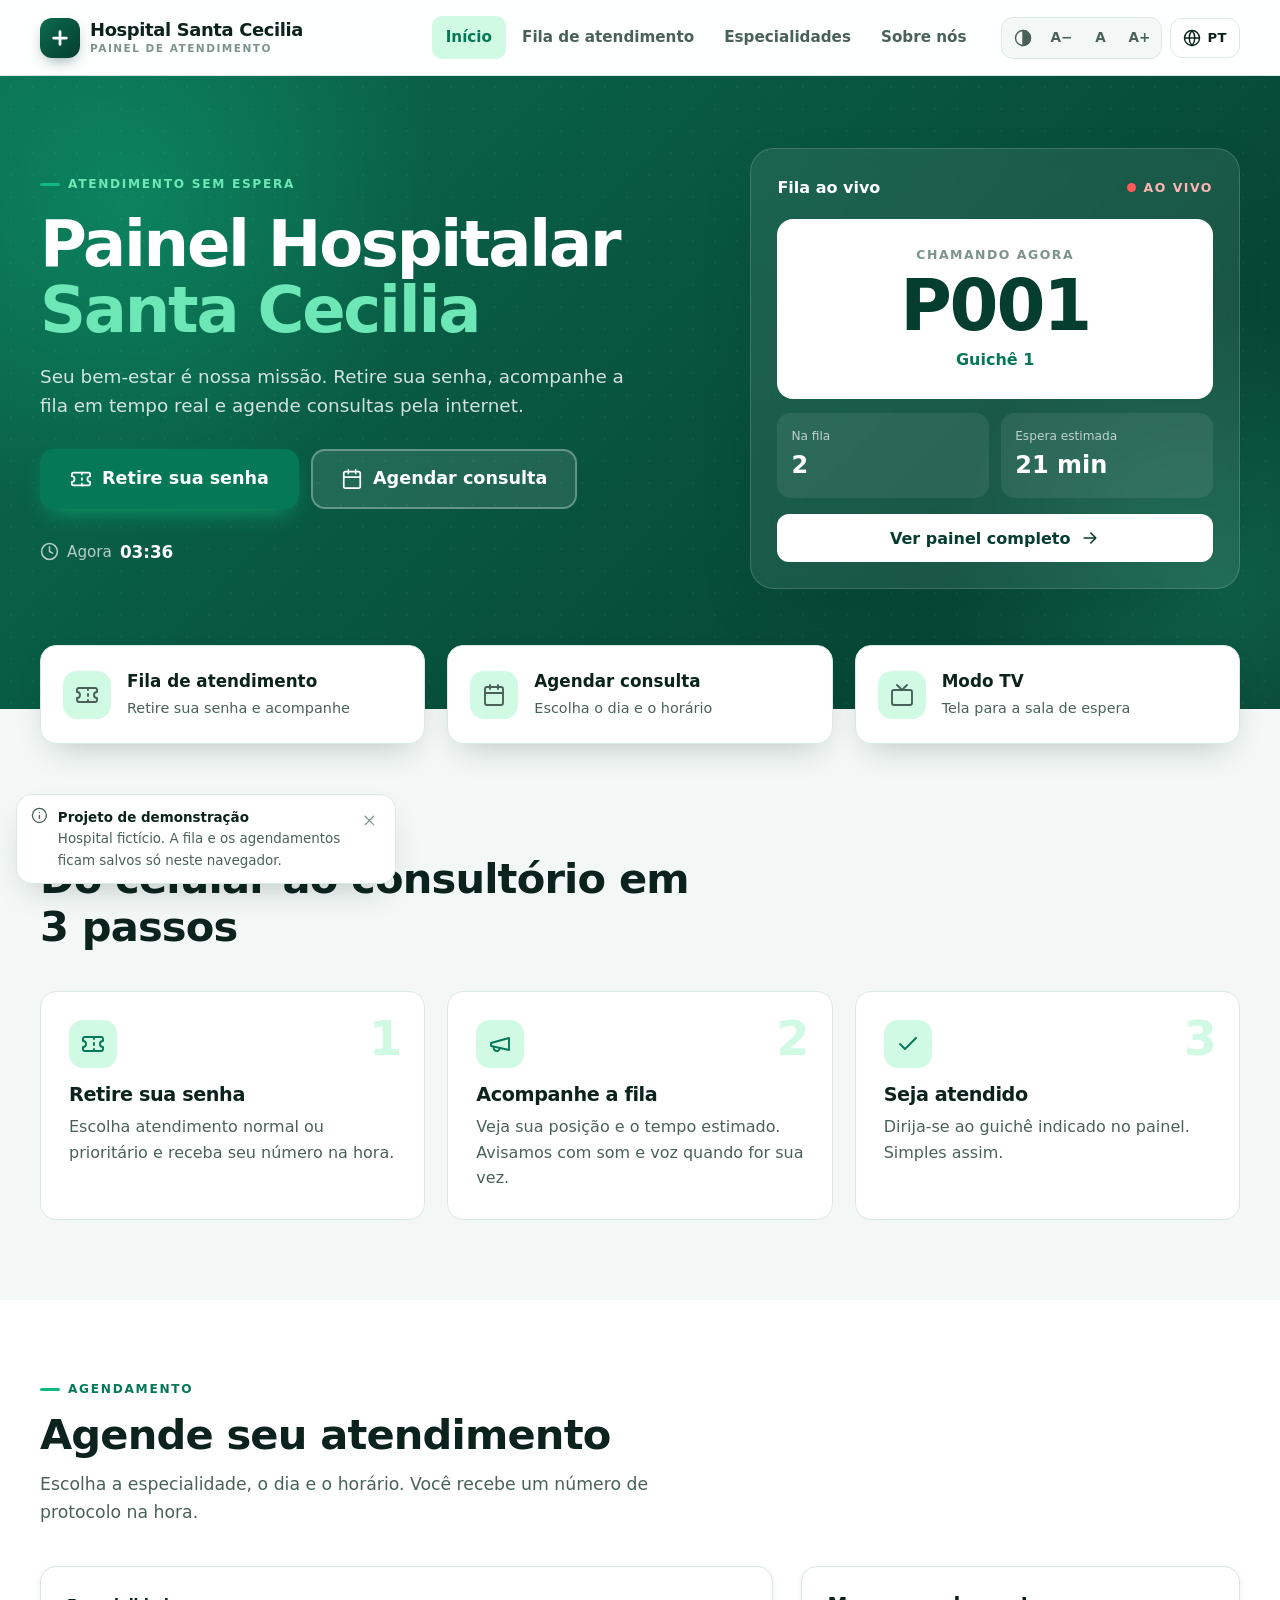
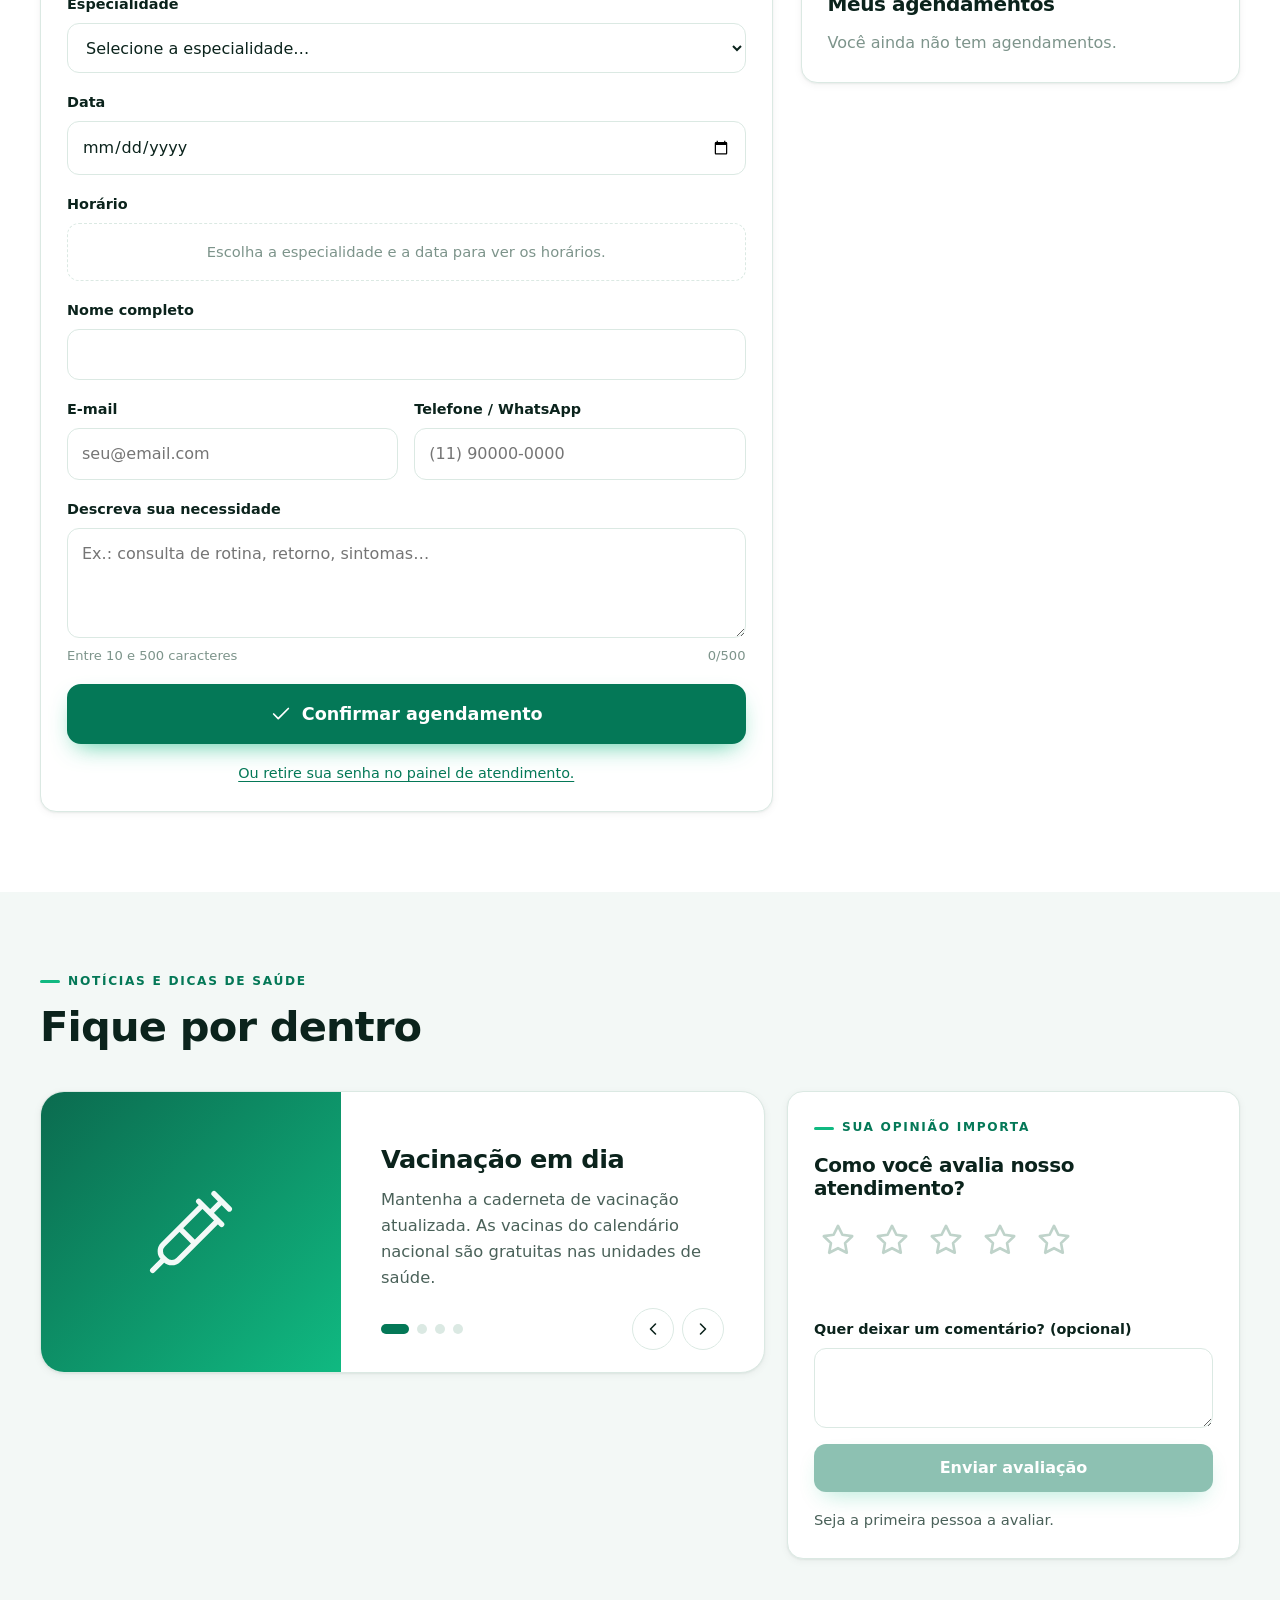
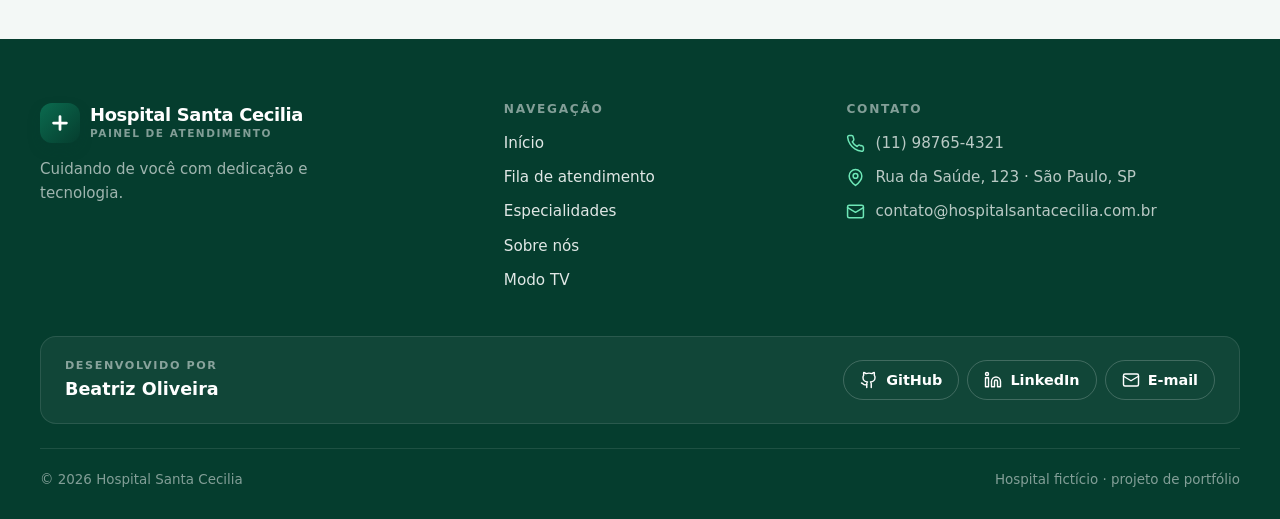
==== commit 09346364: "Corrige a seção de notícias e o layout no celular - A grade de notícias tinha o estilo direto no HTM" ====
--- a/index.html
+++ b/index.html
@@ -8,13 +8,13 @@
     <meta name="author" content="Beatriz Oliveira">
     <meta name="theme-color" content="#053d2e">
     <link rel="icon" href="./favicon.svg" type="image/svg+xml">
-    <link rel="stylesheet" href="./css/estilo.css?v=202611261540">
-    <script src="./js/textos.js?v=202611261540"></script>
-    <script src="./js/i18n.js?v=202611261540"></script>
+    <link rel="stylesheet" href="./css/estilo.css?v=202611261610">
+    <script src="./js/textos.js?v=202611261610"></script>
+    <script src="./js/i18n.js?v=202611261610"></script>
 </head>
 <body>
 <div id="topo"></div>
-<script src="./js/layout.js?v=202611261540"></script>
+<script src="./js/layout.js?v=202611261610"></script>
 
 <main id="conteudo">
     <!-- Abertura -->
@@ -140,7 +140,7 @@
                 <span class="sobretitulo" data-i18n="not.sobre"></span>
                 <h2 data-i18n="not.titulo"></h2>
             </div>
-            <div class="grade" style="grid-template-columns: 1.6fr 1fr; align-items: start" id="gradeNoticias">
+            <div class="grade grade-noticias" id="gradeNoticias">
                 <div class="carrossel" id="carrossel" aria-roledescription="carousel">
                     <div class="carrossel-trilho" id="trilho"></div>
                     <div class="carrossel-controles">
@@ -171,8 +171,8 @@
 </main>
 
 <div id="rodape"></div>
-<script src="./js/fila.js?v=202611261540"></script>
-<script src="./js/dados.js?v=202611261540"></script>
-<script src="./js/inicio.js?v=202611261540"></script>
+<script src="./js/fila.js?v=202611261610"></script>
+<script src="./js/dados.js?v=202611261610"></script>
+<script src="./js/inicio.js?v=202611261610"></script>
 </body>
 </html>
--- a/css/estilo.css
+++ b/css/estilo.css
@@ -104,6 +104,7 @@
 .etiqueta-prioridade { background: var(--tinta); color: #fff; }
 .etiqueta-verde { background: var(--verde-claro); color: var(--verde); }
 
+[hidden] { display: none !important; }
 .cartao { background: var(--papel); border: 1px solid var(--linha); border-radius: var(--raio); padding: 26px; box-shadow: var(--sombra-1); }
 .cartao h3 { font-size: 1.25rem; }
 
@@ -251,8 +252,8 @@
 .duas-colunas { display: grid; grid-template-columns: 1fr 1fr; gap: 16px; }
 
 .agendamento { display: grid; grid-template-columns: 1.25fr .75fr; gap: 28px; align-items: start; }
-.agendamento form { display: grid; gap: 18px; }
-.horarios { display: grid; grid-template-columns: repeat(auto-fill, minmax(84px, 1fr)); gap: 8px; }
+.agendamento form { display: grid; grid-template-columns: minmax(0, 1fr); gap: 18px; }
+.horarios { display: grid; grid-template-columns: repeat(auto-fill, minmax(72px, 1fr)); gap: 8px; }
 .horarios button { min-height: 44px; border-radius: 10px; border: 1.5px solid var(--linha); background: var(--papel); font-weight: 700; font-variant-numeric: tabular-nums; transition: all .15s ease; }
 .horarios button:hover:not([disabled]) { border-color: var(--azul); color: var(--azul-escuro); }
 .horarios button[aria-pressed="true"] { background: var(--azul-botao); border-color: var(--azul-botao); color: #fff; }
@@ -269,6 +270,7 @@
 .meus-agendamentos li small { color: var(--tinta-3); }
 
 /* ---------- Notícias (carrossel) ---------- */
+.grade-noticias { grid-template-columns: minmax(0, 1.6fr) minmax(0, 1fr); align-items: start; }
 .carrossel { position: relative; overflow: hidden; border-radius: var(--raio-g); background: var(--papel); border: 1px solid var(--linha); box-shadow: var(--sombra-1); }
 .carrossel-trilho { display: flex; transition: transform .6s cubic-bezier(.25, .8, .25, 1); }
 .slide { flex: 0 0 100%; display: grid; grid-template-columns: 300px 1fr; min-height: 280px; }
@@ -288,7 +290,7 @@
 /* ---------- Avaliação ---------- */
 .avaliacao { display: grid; gap: 16px; }
 .estrelas { display: flex; gap: 6px; }
-.estrelas button { width: 48px; height: 48px; border-radius: 12px; display: grid; place-items: center; color: #c8cfe0; transition: transform .15s ease, color .15s ease; }
+.estrelas button { width: 48px; height: 48px; border-radius: 12px; display: grid; place-items: center; color: #bfd3ca; transition: transform .15s ease, color .15s ease; }
 .estrelas button .icone { width: 34px; height: 34px; }
 .estrelas button.acesa { color: var(--ambar); }
 .estrelas button.acesa .icone { fill: currentColor; }
@@ -380,7 +382,7 @@
 @keyframes aparecer { from { opacity: 0; } to { opacity: 1; } }
 
 /* ---------- Modo TV ---------- */
-.tv { min-height: 100vh; display: grid; grid-template-rows: auto 1fr auto; background: var(--degrade); color: #fff; }
+.tv { min-height: 100vh; display: grid; grid-template-rows: auto 1fr auto; grid-template-columns: minmax(0, 1fr); background: var(--degrade); color: #fff; }
 .tv-topo { display: flex; justify-content: space-between; align-items: center; gap: 20px; padding: 22px 40px; }
 .tv-topo .marca { color: #fff; }
 .tv-topo .marca-nome small { color: rgba(255, 255, 255, .6); }
@@ -492,10 +494,11 @@
     .ferramentas .acessibilidade, .ferramentas .globo { display: none; }
 }
 @media (max-width: 900px) {
-    .hero .container, .agendamento, .painel, .tv-corpo { grid-template-columns: 1fr; }
-    .grade-3, .grade-4, .passos, .numeros { grid-template-columns: 1fr 1fr; }
-    .rodape-grade { grid-template-columns: 1fr 1fr; }
-    .slide { grid-template-columns: 1fr; }
+    .hero .container, .agendamento, .painel, .tv-corpo { grid-template-columns: minmax(0, 1fr); }
+    .grade-3, .grade-4, .passos, .numeros { grid-template-columns: minmax(0, 1fr) minmax(0, 1fr); }
+    .rodape-grade { grid-template-columns: minmax(0, 1fr) minmax(0, 1fr); }
+    .grade-noticias { grid-template-columns: minmax(0, 1fr); }
+    .slide { grid-template-columns: minmax(0, 1fr); }
     .slide-arte { min-height: 150px; }
     .slide-arte .icone { width: 64px; height: 64px; }
     .slide-texto { padding: 24px 24px 72px; }
@@ -505,14 +508,17 @@
 @media (max-width: 640px) {
     .container { width: min(var(--largura), 100% - 32px); }
     .secao { padding: 60px 0; }
-    .grade-2, .grade-3, .grade-4, .passos, .duas-colunas, .rodape-grade { grid-template-columns: 1fr; }
-    .numeros { grid-template-columns: 1fr 1fr; }
+    .grade-2, .grade-3, .grade-4, .passos, .duas-colunas, .rodape-grade { grid-template-columns: minmax(0, 1fr); }
+    .numeros { grid-template-columns: minmax(0, 1fr) minmax(0, 1fr); }
     .marca-nome small { display: none; }
     .hero { padding: 48px 0 100px; }
     .chamando { padding: 22px; }
-    .indicadores { grid-template-columns: 1fr 1fr; }
-    .janela-acoes { grid-template-columns: 1fr; }
+    .indicadores { grid-template-columns: minmax(0, 1fr) minmax(0, 1fr); }
+    .janela-acoes { grid-template-columns: minmax(0, 1fr); }
     .aviso-demo { left: 12px; right: 12px; bottom: 12px; max-width: none; }
+    .numero strong { font-size: 2rem; }
+    .tv-topo { flex-wrap: wrap; }
+    .tv-relogio strong { font-size: 1.8rem; }
 }
 @media (hover: none) {
     .atalho:hover, .especialidade:hover { transform: none; }
